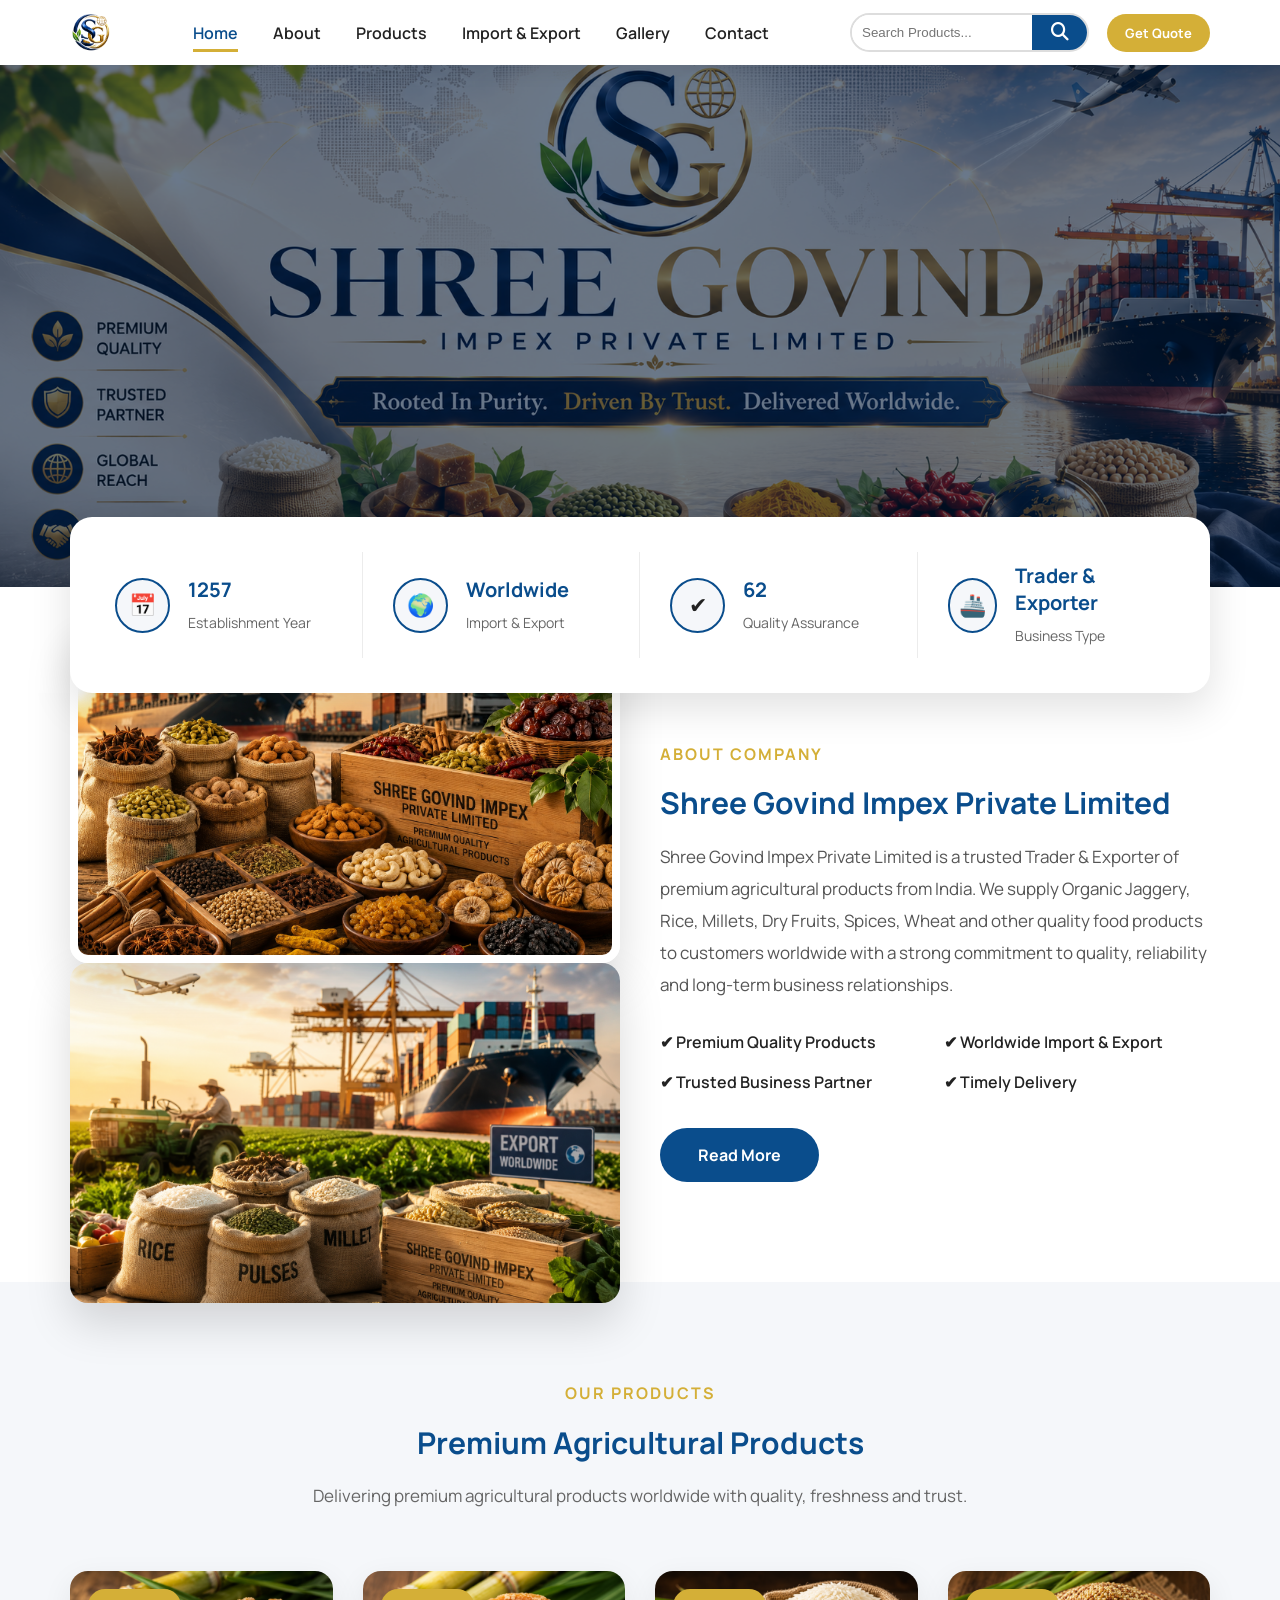
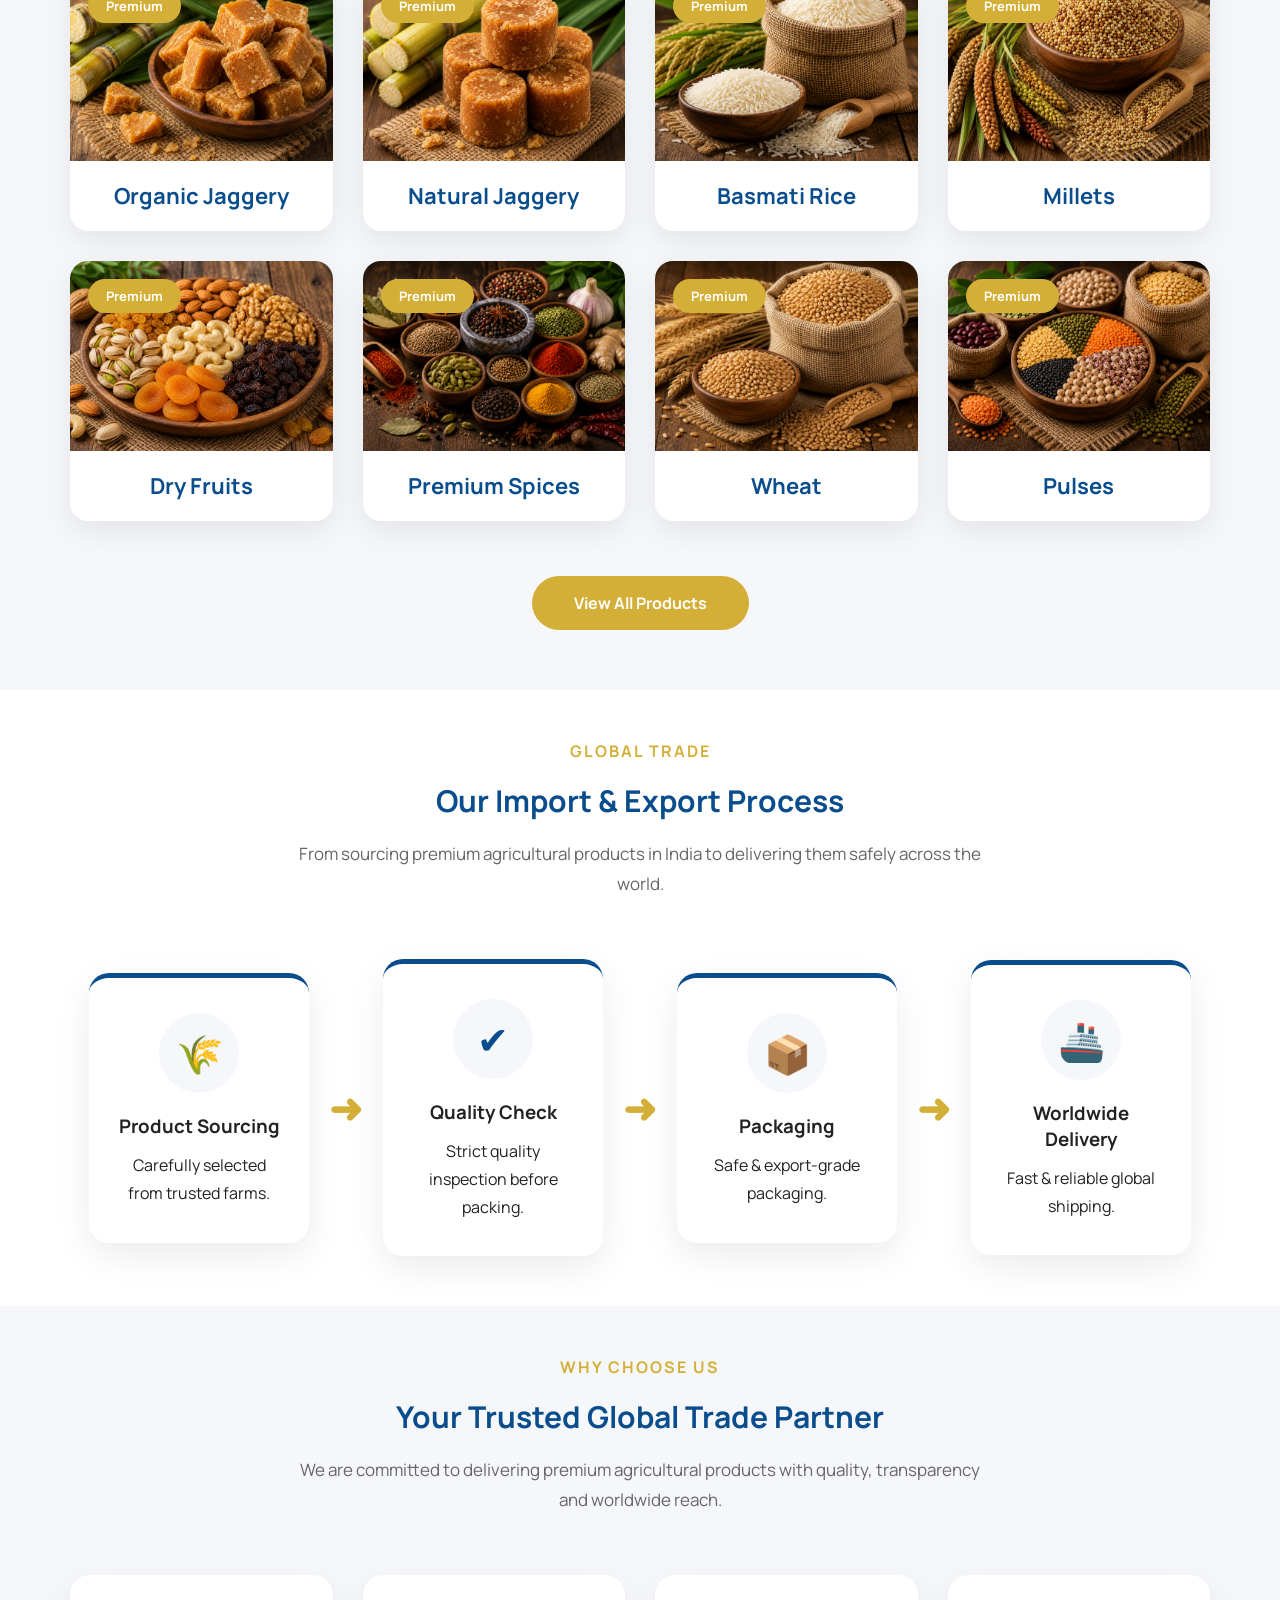
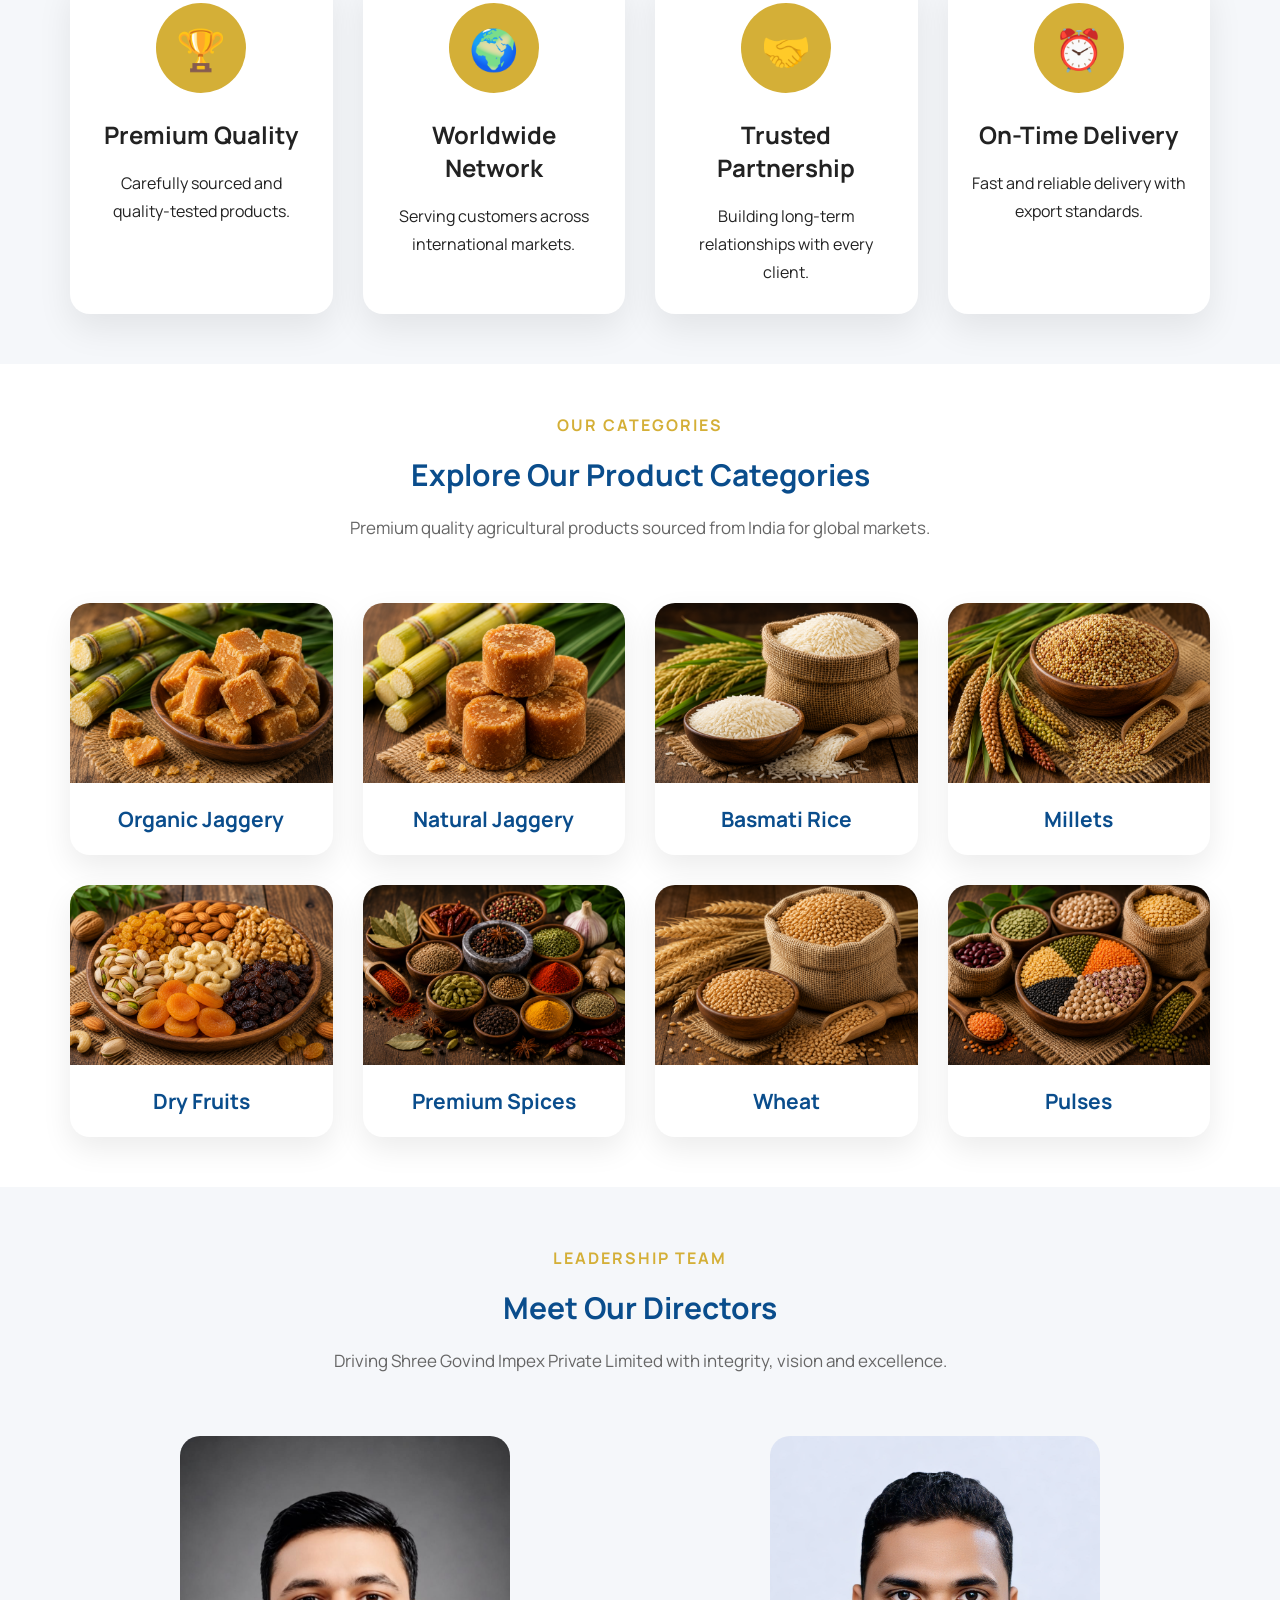
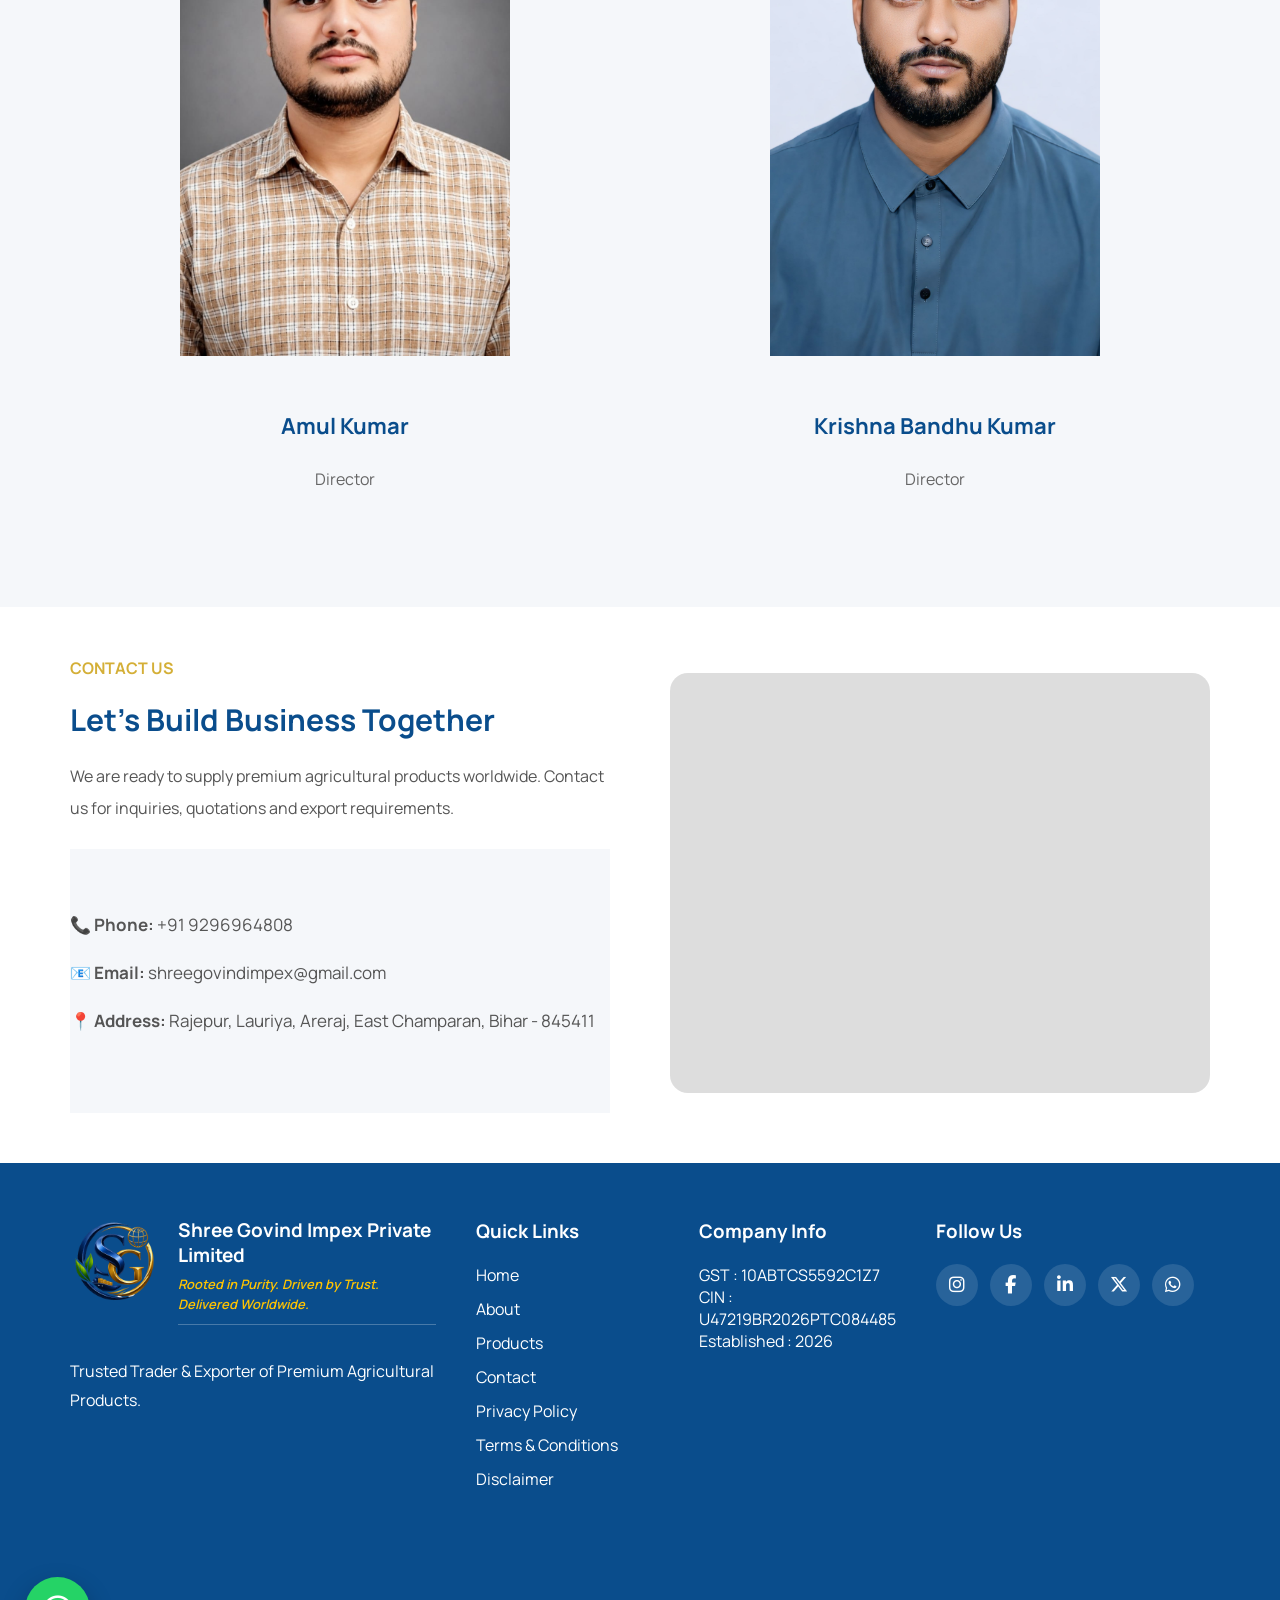
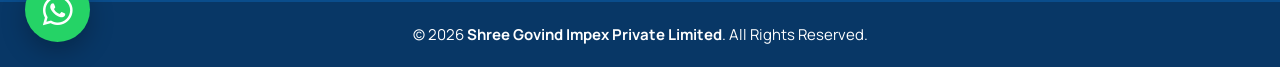
==== index.html @ f6de3f19 "All Files" ====
<!DOCTYPE html>
<html lang="en">

<head>

  <meta charset="UTF-8">

  <meta name="viewport" content="width=device-width, initial-scale=1.0">

  <meta name="description"
    content="Shree Govind Impex Private Limited is a trusted Trader & Exporter of Organic Jaggery, Rice, Millets, Dry Fruits, Premium Spices, Wheat , Pulses and Agricultural Products from India.">

  <meta name="keywords"
    content="Organic Jaggery Exporter, Basmati Rice Exporter, Indian Spices Exporter, Dry Fruits Supplier, Millets Export, Wheat  Exporter, Agricultural Products India">

  <meta name="author" content="Shree Govind Impex Private Limited">

  <meta name="robots" content="index, follow">

  <meta name="theme-color" content="#0A4D8C">


  <meta property="og:title" content="Shree Govind Impex Private Limited">

  <meta property="og:description" content="Premium Agricultural Products | Trader & Exporter from India">

  <meta property="og:image" content="images/logo.png">

  <meta property="og:type" content="website">

  <meta property="og:url" content="https://shreegovindimpex.com">


  <meta name="twitter:card" content="summary_large_image">

  <meta name="twitter:title" content="Shree Govind Impex Private Limited">

  <meta name="twitter:description" content="Premium Agricultural Products Exporter from India">

  <meta name="twitter:image" content="images/logo.png">

  <link rel="canonical" href="https://shreegovindimpex.com/">






  <title>Shree Govind Impex Private Limited</title>

  <meta name="description"
    content="Shree Govind Impex Private Limited - Trader & Exporter of Organic Jaggery, Rice, Millets, Dry Fruits, Spices and Agricultural Products.">

  <meta name="keywords"
    content="Organic Jaggery, Basmati Rice, Millets, Dry Fruits, Spices, Exporter, Trader, Bihar, India">

  <meta name="author" content="Shree Govind Impex Private Limited">

  <link rel="icon" href="images/logo.png" type="image/png">

  <!-- Google Fonts -->

  <link rel="preconnect" href="https://fonts.googleapis.com">

  <link rel="preconnect" href="https://fonts.gstatic.com" crossorigin>

  <link href="https://fonts.googleapis.com/css2?family=Manrope:wght@300;400;500;600;700;800&display=swap"
    rel="stylesheet">

  <link rel="stylesheet" href="https://cdnjs.cloudflare.com/ajax/libs/font-awesome/6.7.2/css/all.min.css">

  <link href="https://unpkg.com/aos@2.3.4/dist/aos.css" rel="stylesheet">







  <!-- CSS -->

  <link rel="stylesheet" href="css/style.css">



  <script type="application/ld+json">

{

"@context":"https://schema.org",

"@type":"Organization",

"name":"Shree Govind Impex Private Limited",

"url":"https://shreegovindimpex.com",

"logo":"https://shreegovindimpex.com/images/logo.png",

"email":"shreegovindimpex@gmail.com",

"telephone":"+91-9296964808",

"address":{

"@type":"PostalAddress",

"streetAddress":"Village Rajepur, Post Office Lauriya",

"addressLocality":"Areraj",

"addressRegion":"Bihar",

"postalCode":"845411",

"addressCountry":"IN"

},

"foundingDate":"2026",

"founders":[

{

"@type":"Person",

"name":"Amul Kumar"

},

{

"@type":"Person",

"name":"Krishna Bandhu Kumar"

}

]

}

</script>

</head>

<body>

  <!--================ SCROLL PROGRESS START ==================-->

  <div id="progressBar"></div>

  <!--================ SCROLL PROGRESS END ==================-->

  <div id="loader">

    <div class="spinner"></div>

  </div>

  <!--================== HEADER START ==================-->

  <header class="header">

    <nav class="navbar container">

      <a href="index.html" class="logo">

        <img src="images/logo.png" alt="Shree Govind Impex">

      </a>

      <div class="menu-toggle">

        <i class="fa-solid fa-bars"></i>

      </div>

      <ul class="nav-menu">

        <li><a href="index.html" class="active">Home</a></li>

        <li><a href="about.html">About</a></li>

        <li><a href="products.html">Products</a></li>
        <li><a href="import-export.html">Import & Export</a></li>

        <li><a href="gallery.html">Gallery</a></li>

        <li><a href="contact.html">Contact</a></li>

      </ul>


      <div class="nav-right">

        <div class="search-box">

          <input type="text" id="searchInput" placeholder="Search Products...">

          <button id="searchBtn">
            <i class="fa-solid fa-magnifying-glass"></i>
          </button>

          </button>

        </div>

        <a href="contact.html" class="quote-btn">

          Get Quote

        </a>

      </div>


    </nav>

  </header>

  <!--================== HEADER END ==================-->

  <!--================ HERO START ================-->

  <section class="hero">

    <div class="hero-slider">

      <div class="slide active">
        <img src="images/hero/hero1.jpg" alt="">
      </div>

      <div class="slide">
        <img src="images/hero/hero2.jpg" alt="">
      </div>

      <div class="slide">
        <img src="images/hero/hero3.jpg" alt="">
      </div>

      <div class="slide">
        <img src="images/hero/hero4.jpg" alt="">
      </div>

      <div class="slide">
        <img src="images/hero/hero5.jpg" alt="">
      </div>

      <div class="slide">
        <img src="images/hero/hero6.jpg" alt="">
      </div>

    </div>

    <div class="hero-overlay"></div>

  </section>

  <!--================ HERO END ================-->

  <!--================== STATISTICS START ==================-->

  <section class="stats">

    <div class="container">

      <div class="stats-box">

        <div class="stat-item">

          <div class="stat-icon">
            📅
          </div>

          <div>

            <h3 class="counter" data-target="2026">0</h3>

            <p>Establishment Year</p>

          </div>

        </div>

        <div class="stat-item">

          <div class="stat-icon">
            🌍
          </div>

          <div>

            <h3>Worldwide</h3>

            <p>Import & Export</p>

          </div>

        </div>

        <div class="stat-item">

          <div class="stat-icon">
            ✔
          </div>

          <div>

            <h3 class="counter" data-target="100">0</h3>

            <p>Quality Assurance</p>

          </div>

        </div>

        <div class="stat-item">

          <div class="stat-icon">
            🚢
          </div>

          <div>

            <h3>Trader & Exporter</h3>

            <p>Business Type</p>

          </div>

        </div>

      </div>

    </div>

  </section>

  <!--================== STATISTICS END ==================-->

  <!--================ ABOUT START ==================-->

  <section id="about" class="about">

    <div class="container about-container">

      <div class="about-images">

        <img src="images/about/about1.jpg" class="img1" alt="">

        <img src="images/about/about2.jpg" class="img2" alt="">

      </div>

      <div class="about-content">

        <span>ABOUT COMPANY</span>

        <h2>
          Shree Govind Impex Private Limited
        </h2>

        <p>

          Shree Govind Impex Private Limited is a trusted Trader & Exporter of premium agricultural products from India.
          We supply Organic Jaggery, Rice, Millets, Dry Fruits, Spices, Wheat and other quality food products to
          customers worldwide with a strong commitment to quality, reliability and long-term business relationships.

        </p>

        <div class="about-features">

          <div>✔ Premium Quality Products</div>

          <div>✔ Worldwide Import & Export</div>

          <div>✔ Trusted Business Partner</div>

          <div>✔ Timely Delivery</div>

        </div>

        <a href="about.html" class="about-btn">
          Read More
        </a>

      </div>

    </div>

  </section>

  <!--================ ABOUT END ==================-->

  <!--================ PRODUCTS START ==================-->

  <section id="products" class="products">

    <div class="container">

      <div class="section-title">

        <span>OUR PRODUCTS</span>

        <h2>Premium Agricultural Products</h2>

        <p>

          Delivering premium agricultural products worldwide with quality, freshness and trust.

        </p>

      </div>

      <div class="product-grid">

        <div class="product-card">

          <img src="images/products/product1.jpg" alt="">
          <div class="product-badge">
            Premium
          </div>

          <div class="product-overlay">

            <a href="products.html" class="explore-btn">

              Explore →

            </a>

          </div>

          <h3>Organic Jaggery</h3>

        </div>

        <div class="product-card">

          <img src="images/products/product2.jpg" alt="">
          <div class="product-badge">
            Premium
          </div>

          <div class="product-overlay">

            <a href="products.html" class="explore-btn">

              Explore →

            </a>

          </div>

          <h3>Natural Jaggery</h3>

        </div>

        <div class="product-card">

          <img src="images/products/product3.jpg" alt="">
          <div class="product-badge">
            Premium
          </div>

          <div class="product-overlay">

            <a href="products.html" class="explore-btn">

              Explore →

            </a>

          </div>

          <h3>Basmati Rice</h3>

        </div>

        <div class="product-card">

          <img src="images/products/product4.jpg" alt="">
          <div class="product-badge">
            Premium
          </div>

          <div class="product-overlay">

            <a href="products.html" class="explore-btn">

              Explore →

            </a>

          </div>

          <h3>Millets</h3>

        </div>

        <div class="product-card">

          <img src="images/products/product5.jpg" alt="">
          <div class="product-badge">
            Premium
          </div>

          <div class="product-overlay">

            <a href="products.html" class="explore-btn">

              Explore →

            </a>

          </div>

          <h3>Dry Fruits</h3>

        </div>

        <div class="product-card">

          <img src="images/products/product6.jpg" alt="">
          <div class="product-badge">
            Premium
          </div>

          <div class="product-overlay">

            <a href="products.html" class="explore-btn">

              Explore →

            </a>

          </div>

          <h3>Premium Spices</h3>

        </div>

        <div class="product-card">

          <img src="images/products/product7.jpg" alt="">
          <div class="product-badge">
            Premium
          </div>

          <div class="product-overlay">

            <a href="products.html" class="explore-btn">

              Explore →

            </a>

          </div>

          <h3>Wheat</h3>

        </div>

        <div class="product-card">

          <img src="images/products/product8.jpg" alt="">
          <div class="product-badge">
            Premium
          </div>

          <div class="product-overlay">

            <a href="products.html" class="explore-btn">

              Explore →

            </a>

          </div>

          <h3>Pulses</h3>

        </div>

      </div>

      <div class="product-btn">

        <a href="products.html">

          View All Products

        </a>

      </div>

    </div>

  </section>

  <!--================ PRODUCTS END ==================-->

  <!--================ IMPORT EXPORT START ==================-->

  <section class="trade">

    <div class="container">

      <div class="section-title">

        <span>GLOBAL TRADE</span>

        <h2>Our Import & Export Process</h2>

        <p>

          From sourcing premium agricultural products in India to delivering them safely across the world.

        </p>

      </div>

      <div class="trade-process">

        <div class="trade-card">

          <div class="trade-icon">🌾</div>

          <h3>Product Sourcing</h3>

          <p>Carefully selected from trusted farms.</p>

        </div>

        <div class="arrow">➜</div>

        <div class="trade-card">

          <div class="trade-icon">✔</div>

          <h3>Quality Check</h3>

          <p>Strict quality inspection before packing.</p>

        </div>

        <div class="arrow">➜</div>

        <div class="trade-card">

          <div class="trade-icon">📦</div>

          <h3>Packaging</h3>

          <p>Safe & export-grade packaging.</p>

        </div>

        <div class="arrow">➜</div>

        <div class="trade-card">

          <div class="trade-icon">🚢</div>

          <h3>Worldwide Delivery</h3>

          <p>Fast & reliable global shipping.</p>

        </div>

      </div>

    </div>

  </section>

  <!--================ IMPORT EXPORT END ==================-->

  <!--================ WHY CHOOSE US START ==================-->

  <section class="why-us">

    <div class="container">

      <div class="section-title">

        <span>WHY CHOOSE US</span>

        <h2>Your Trusted Global Trade Partner</h2>

        <p>

          We are committed to delivering premium agricultural products with quality, transparency and worldwide reach.

        </p>

      </div>

      <div class="why-grid">

        <div class="why-card">

          <div class="why-icon">🏆</div>

          <h3>Premium Quality</h3>

          <p>Carefully sourced and quality-tested products.</p>

        </div>

        <div class="why-card">

          <div class="why-icon">🌍</div>

          <h3>Worldwide Network</h3>

          <p>Serving customers across international markets.</p>

        </div>

        <div class="why-card">

          <div class="why-icon">🤝</div>

          <h3>Trusted Partnership</h3>

          <p>Building long-term relationships with every client.</p>

        </div>

        <div class="why-card">

          <div class="why-icon">⏰</div>

          <h3>On-Time Delivery</h3>

          <p>Fast and reliable delivery with export standards.</p>

        </div>

      </div>

    </div>

  </section>

  <!--================ WHY CHOOSE US END ==================-->

  <!--================ FEATURED CATEGORIES START ==================-->

  <section class="categories">

    <div class="container">

      <div class="section-title">

        <span>OUR CATEGORIES</span>

        <h2>Explore Our Product Categories</h2>

        <p>

          Premium quality agricultural products sourced from India for global markets.

        </p>

      </div>

      <div class="category-grid">

        <div class="category-card">
          <img src="images/products/product1.jpg" alt="">
          <h3>Organic Jaggery</h3>
        </div>

        <div class="category-card">
          <img src="images/products/product2.jpg" alt="">
          <h3>Natural Jaggery</h3>
        </div>

        <div class="category-card">
          <img src="images/products/product3.jpg" alt="">
          <h3>Basmati Rice</h3>
        </div>

        <div class="category-card">
          <img src="images/products/product4.jpg" alt="">
          <h3>Millets</h3>
        </div>

        <div class="category-card">
          <img src="images/products/product5.jpg" alt="">
          <h3>Dry Fruits</h3>
        </div>

        <div class="category-card">
          <img src="images/products/product6.jpg" alt="">
          <h3>Premium Spices</h3>
        </div>

        <div class="category-card">
          <img src="images/products/product7.jpg" alt="">
          <h3>Wheat </h3>
        </div>

        <div class="category-card">
          <img src="images/products/product8.jpg" alt="">
          <h3>Pulses</h3>
        </div>

      </div>

    </div>

  </section>

  <!--================ FEATURED CATEGORIES END ==================-->





  <!--================ DIRECTORS START ==================-->

  <section class="directors">

    <div class="container">

      <div class="section-title">

        <span>LEADERSHIP TEAM</span>

        <h2>Meet Our Directors</h2>

        <p>

          Driving Shree Govind Impex Private Limited with integrity, vision and excellence.

        </p>

      </div>

      <div class="director-grid">

        <div class="director-card">

          <img src="images/directors/director1.jpg" alt="Amul Kumar">

          <div class="director-content">

            <h3>Amul Kumar</h3>

            <p>Director</p>

          </div>

        </div>

        <div class="director-card">

          <img src="images/directors/director2.jpg" alt="Krishna Bandhu Kumar">

          <div class="director-content">

            <h3>Krishna Bandhu Kumar</h3>

            <p>Director</p>

          </div>

        </div>

      </div>

    </div>

  </section>

  <!--================ DIRECTORS END ==================-->

  <!--================ CONTACT START ==================-->

  <section id="contact" class="contact-section">

    <div class="container">

      <div class="contact-box">

        <div class="contact-left">

          <span>CONTACT US</span>

          <h2>Let's Build Business Together</h2>

          <p>

            We are ready to supply premium agricultural products worldwide.
            Contact us for inquiries, quotations and export requirements.

          </p>

          <div class="contact-info">

            <p><strong>📞 Phone:</strong> +91 9296964808</p>

            <p><strong>📧 Email:</strong> shreegovindimpex@gmail.com</p>

            <p><strong>📍 Address:</strong> Rajepur, Lauriya, Areraj, East Champaran, Bihar - 845411</p>

          </div>

        </div>

        <div class="contact-right">
          <iframe
            src="https://www.google.com/maps/embed?pb=!1m14!1m12!1m3!1d892.1836954196133!2d84.63820436728712!3d26.56078687138008!2m3!1f0!2f0!3f0!3m2!1i1024!2i768!4f13.1!5e0!3m2!1sen!2sin!4v1784184813692!5m2!1sen!2sin"
            width="600" height="450" style="border:0;" allowfullscreen="" loading="lazy"
            referrerpolicy="strict-origin-when-cross-origin"></iframe>


        </div>

      </div>

    </div>

  </section>

  <!--================ CONTACT END ==================-->

  <!--================ FOOTER START ==================-->

  <footer class="footer">

    <div class="container footer-grid">

      <div>

        <div class="footer-brand">

          <img src="images/logo.png" class="footer-logo" alt="Logo">

          <div class="footer-brand-text">

            <h3 class="footer-company-name">
              Shree Govind Impex Private Limited
            </h3>

            <p class="footer-tagline">
              Rooted in Purity. Driven by Trust. Delivered Worldwide.
            </p>
            <div class="footer-divider"></div>
          </div>

        </div>

        <p class="footer-desc">
          Trusted Trader & Exporter of Premium Agricultural Products.
        </p>

      </div>

      <div>

        <h3>Quick Links</h3>

        <ul>

          <li><a href="index.html">Home</a></li>

          <li><a href="about.html">About</a></li>

          <li><a href="products.html">Products</a></li>

          <li><a href="contact.html">Contact</a></li>

          <li><a href="privacy-policy.html">Privacy Policy</a></li>

          <li><a href="terms-conditions.html">Terms & Conditions</a></li>

          <li><a href="disclaimer.html">Disclaimer</a></li>


        </ul>

      </div>

      <div>

        <h3>Company Info</h3>

        <p>GST : 10ABTCS5592C1Z7</p>

        <p>CIN : U47219BR2026PTC084485</p>

        <p>Established : 2026</p>

      </div>

      <div>

        <h3>Follow Us</h3>

        <div class="social">

          <a href="https://www.instagram.com/sg.impex.pvt.ltd?igsh=MWx4eXN3MWVhdzFzbA==" aria-label="Instagram">

            <i class="fab fa-instagram"></i>

          </a>

          <a href="https://www.facebook.com/share/19L2vbFBPQ/" aria-label="Facebook">

            <i class="fab fa-facebook-f"></i>

          </a>

          <a href="https://www.linkedin.com/in/shreegovindimpex?utm_source=share_via&utm_content=profile&utm_medium=member_android"
            aria-label="LinkedIn">

            <i class="fab fa-linkedin-in"></i>

          </a>

          <a href="https://x.com/ShreeGovidimpex" aria-label="X">

            <i class="fab fa-x-twitter"></i>

          </a>

          <a href="https://wa.me/919296964808" aria-label="WhatsApp">

            <i class="fab fa-whatsapp"></i>

          </a>

        </div>

      </div>

    </div>

    <div class="copyright">

      © 2026 <strong>Shree Govind Impex Private Limited</strong>. All Rights Reserved.

    </div>

  </footer>

  <!--================ FOOTER END ==================-->

  <!--================ WHATSAPP ==================-->

  <!-- WhatsApp Floating Button -->

  <a href="https://wa.me/919296964808" class="whatsapp" target="_blank">
    <i class="fab fa-whatsapp"></i>
  </a>

  <!--================ SCROLL TOP ==================-->

  <button id="topBtn">

    ⬆

  </button>




  <script src="js/script.js"></script>
  <script src="https://unpkg.com/aos@2.3.4/dist/aos.js"></script>
</body>

</html>
---- css/style.css ----
* {

  margin: 0;

  padding: 0;

  box-sizing: border-box;

}

img {

  max-width: 100%;

  display: block;

}

/*==========================
HEADER
===========================*/

.container {
  width: 90%;
  max-width: 1140px;
  margin: auto;
}

.header {

  position: sticky;
  top: 0;
  left: 0;
  width: 100%;
  background: #fff;
  box-shadow: 0 5px 20px rgba(0, 0, 0, .08);
  z-index: 999;

}

.navbar {

  height: 65px;
  display: flex;
  justify-content: space-between;
  align-items: center;

}

.logo img {

  height: 42px;

}

.nav-menu {

  display: flex;
  list-style: none;
  gap: 35px;

}

.nav-menu a {

  text-decoration: none;
  color: #222;
  font-size: 16px;
  font-weight: 600;
  transition: .3s;

}

.nav-menu a:hover,
.nav-menu .active {

  color: #0A4D8C;

}

.nav-right {

  display: flex;
  align-items: center;
  gap: 18px;

}

.search-box {

  display: flex;
  border: 2px solid #ddd;
  overflow: hidden;
  border-radius: 40px;

}

.search-box input {

  width: 180px;
  padding: 10px;
  border: none;
  outline: none;

}

.search-box button {

  width: 55px;
  background: #0A4D8C;
  color: #fff;
  border: none;
  cursor: pointer;
  font-size: 18px;

}

.quote-btn {

  background: #D4AF37;
  padding: 10px 18px;
  border-radius: 40px;
  text-decoration: none;
  color: #fff;
  font-weight: bold;
  transition: .3s;
  font-size: 13px;

}

.quote-btn:hover {

  background: #0A4D8C;

}

/*==========================
Responsive
===========================*/

@media(max-width:1100px) {

  .nav-menu {

    display: none;

  }

  .search-box {

    display: none;

  }

  .menu-btn {

    display: block;

  }

}

/*======================
HERO
=======================*/

.hero {

  position: relative;
  height: 58vh;
  overflow: hidden;

}

.hero-slider {

  width: 100%;
  height: 100%;

}

.slide {

  position: absolute;
  width: 100%;
  height: 100%;
  opacity: 0;
  transition: 1.2s;

}

.slide.active {

  opacity: 1;

}

.slide img {

  width: 100%;
  height: 100%;
  object-fit: cover;

}

.hero-overlay {

  position: absolute;
  width: 100%;
  height: 100%;
  background: rgba(0, 25, 55, .58);
  top: 0;
  left: 0;

  pointer-events: none;

}



/*==========================
STATISTICS
==========================*/

.stats {

  margin-top: -70px;
  position: relative;
  z-index: 20;

}

.stats-box {

  background: #fff;
  border-radius: 22px;
  box-shadow: 0 15px 40px rgba(0, 0, 0, .12);

  display: grid;
  grid-template-columns: repeat(4, 1fr);

  padding: 35px 15px;

}

.stat-item {

  display: flex;
  align-items: center;
  gap: 18px;

  padding: 10px 30px;

  border-right: 1px solid #ececec;

}

.stat-item:last-child {

  border-right: none;

}

.stat-icon {

  width: 55px;
  height: 55px;

  background: #F5F7FA;

  border: 2px solid #0A4D8C;

  border-radius: 50%;

  display: flex;

  justify-content: center;

  align-items: center;

  font-size: 22px;

}

.stat-item h3 {

  font-size: 20px;

  color: #0A4D8C;

  margin-bottom: 8px;

}

.stat-item p {

  font-size: 14px;

  color: #666;

  line-height: 24px;

}

@media(max-width:991px) {

  .stats {

    margin-top: 40px;

  }

  .stats-box {

    grid-template-columns: repeat(2, 1fr);

    gap: 20px;

  }

  .stat-item {

    border: none;

  }

}

@media(max-width:600px) {

  .stats-box {

    grid-template-columns: 1fr;

  }

}

/*==========================
ABOUT
==========================*/

.about {

  padding: 50px 0;

  background: #fff;

  .about {
    overflow: hidden;
  }

}

.about-container {

  display: grid;

  grid-template-columns: 1fr 1fr;

  gap: 40px;

  align-items: center;

}

.about-images {
  position: relative;
  height: auto;
}

.about-images img {
  width: 100%;
  height: 340px;
  object-fit: cover;
}

.img1 {
  width: 100%;
  position: static;
  margin-bottom: 20px;
}

.img2 {
  width: 100%;
  position: static;
  border: none;
}

.about-images img {

  width: 100%;

  border-radius: 18px;

  object-fit: cover;

  box-shadow: 0 20px 45px rgba(0, 0, 0, .15);

}

.img1 {

  width: 78%;

  position: absolute;

  left: 0;

  top: 0;

}

.img2 {

  width: 58%;

  position: absolute;

  right: 0;

  bottom: 0;

  border: 8px solid #fff;

}

.about-content span {

  color: #D4AF37;

  font-weight: 700;

  letter-spacing: 2px;

}

.about-content h2 {

  font-size: 30px;

  margin: 20px 0;

  color: #0A4D8C;

  line-height: 1.2;

}

.about-content p {

  font-size: 17px;

  line-height: 32px;

  color: #555;

  margin-bottom: 30px;

}

.about-features {

  display: grid;

  grid-template-columns: repeat(2, 1fr);

  gap: 18px;

  margin-bottom: 35px;

}

.about-features div {

  font-weight: 600;

}

.about-btn {

  display: inline-block;

  padding: 16px 38px;

  background: #0A4D8C;

  color: #fff;

  text-decoration: none;

  border-radius: 40px;

  font-weight: 700;

  transition: .3s;

}

.about-btn:hover {

  background: #D4AF37;

}

@media(max-width:991px) {

  .about-container {

    grid-template-columns: 1fr;

  }

  .about-images {

    height: auto;

  }

  .img1,
  .img2 {

    position: static;

    width: 100%;

    margin-bottom: 20px;

  }

  .about-features {

    grid-template-columns: 1fr;

  }

}

/*==========================
PRODUCTS
==========================*/





.section-title {
  width: 100%;
  max-width: 800px;
  margin: 0 auto 60px;
  text-align: center;
}


.products {
  padding: 100px 0 60px;
  margin-top: 50px;
  background: #F5F7FA;
  clear: both;
}

.section-title span {

  color: #D4AF37;

  font-weight: 700;

  letter-spacing: 2px;

}

.section-title h2 {

  font-size: 30px;

  margin: 18px 0;

  color: #0A4D8C;

}

.section-title p {

  max-width: 700px;

  margin: auto;

  font-size: 17px;

  line-height: 30px;

  color: #666;

}

.product-grid {

  display: grid;

  grid-template-columns: repeat(4, 1fr);

  gap: 30px;

}

/*==========================
PRODUCT PREMIUM EFFECT
==========================*/

.product-card {

  position: relative;

  transition: .45s;

  overflow: hidden;

}

.product-card::before {

  content: "";

  position: absolute;

  top: 0;

  left: 0;

  width: 100%;

  height: 100%;

  border: 3px solid transparent;

  border-radius: 18px;

  transition: .4s;

  z-index: 3;

  pointer-events: none;

}

.product-card:hover::before {

  border-color: #D4AF37;

}

.product-card:hover {

  transform: translateY(-14px) rotateX(5deg);

  box-shadow: 0 30px 60px rgba(0, 0, 0, .18);

}

.product-badge {

  position: absolute;

  top: 18px;

  left: 18px;

  background: #D4AF37;

  color: #fff;

  padding: 8px 18px;

  font-size: 13px;

  font-weight: 700;

  border-radius: 30px;

  z-index: 5;

}

.product-overlay {

  position: absolute;

  top: 0;

  left: 0;

  width: 100%;

  height: 190px;

  background: rgba(10, 77, 140, .70);

  display: flex;

  justify-content: center;

  align-items: center;

  opacity: 0;

  transition: .45s;

}

.product-card:hover .product-overlay {

  opacity: 1;

}

.explore-btn {

  background: #fff;

  color: #0A4D8C;

  padding: 14px 30px;

  border-radius: 40px;

  text-decoration: none;

  font-weight: 700;

  transition: .3s;

}

.explore-btn:hover {

  background: #D4AF37;

  color: #fff;

}

.product-card h3 {

  transition: .3s;

}

.product-card:hover h3 {

  color: #D4AF37;

}

.product-card:hover {

  transform: translateY(-12px);

}

.product-card img {

  width: 100%;

  height: 200px;

  object-fit: cover;

  transition: .4s;

}

.product-card:hover img {

  transform: scale(1.08);

}

.product-card h3 {

  padding: 22px;

  text-align: center;

  font-size: 21px;

  color: #0A4D8C;

}

.product-btn {

  margin-top: 55px;

  text-align: center;

}

.product-btn a {

  display: inline-block;

  padding: 16px 42px;

  background: #D4AF37;

  color: #fff;

  border-radius: 40px;

  text-decoration: none;

  font-weight: 700;

  transition: .3s;

}

.product-btn a:hover {

  background: #0A4D8C;

}

@media(max-width:991px) {

  .product-grid {

    grid-template-columns: repeat(2, 1fr);

  }

}

@media(max-width:600px) {

  .product-grid {

    grid-template-columns: 1fr;

  }

}

/*==========================
TRADE
==========================*/

.trade {

  padding: 50px 0;

  background: #fff;

}

.trade-process {
  display: grid;
  grid-template-columns: repeat(7, auto);
  justify-content: center;
  align-items: center;
  column-gap: 20px;
  margin-top: 60px;
}

.trade-card {

  width: 220px;

  min-height: 270px;

  background: #fff;

  padding: 35px 25px;

  border-radius: 20px;

  text-align: center;

  box-shadow: 0 12px 35px rgba(0, 0, 0, .08);

  border-top: 5px solid #0A4D8C;

  transition: .4s;

}

.trade-card:hover {

  transform: translateY(-12px);

  border-top: 5px solid #D4AF37;

}

.trade-icon {

  width: 80px;

  height: 80px;

  margin: auto;

  background: #F5F7FA;

  border-radius: 50%;

  display: flex;

  justify-content: center;

  align-items: center;

  font-size: 38px;

  margin-bottom: 20px;

  color: #0A4D8C;

}

.trade-card h3 {
  margin: 18px 0 12px;
  min-height: auto;
}

.trade-card p {
  margin: 0;
  min-height: auto;
  line-height: 28px;
}

.arrow {

  font-size: 40px;

  color: #D4AF37;

  font-weight: bold;

}

@media(max-width:991px) {

  .trade-process {

    grid-template-columns: 1fr;

    gap: 20px;

  }

  .trade-card {

    width: 100%;

    max-width: 320px;

    margin: auto;

  }

  .arrow {

    transform: rotate(90deg);

    margin: auto;

  }

}

/*==========================
WHY CHOOSE US
==========================*/

.why-us {

  padding: 50px 0;

  background: #F5F7FA;

}

.why-grid {

  display: grid;

  grid-template-columns: repeat(4, 1fr);

  gap: 30px;

  margin-top: 60px;

}

.why-card {

  background: #fff;

  padding: 28px 22px;

  border-radius: 20px;

  text-align: center;

  box-shadow: 0 15px 35px rgba(0, 0, 0, .08);

  transition: .4s;

}

.why-card:hover {

  transform: translateY(-12px);

  background: #0A4D8C;

  color: #fff;

}

.why-icon {

  width: 90px;

  height: 90px;

  margin: auto;

  margin-bottom: 25px;

  background: #D4AF37;

  border-radius: 50%;

  display: flex;

  justify-content: center;

  align-items: center;

  font-size: 40px;

}

.why-card h3 {

  margin-bottom: 18px;

  font-size: 24px;

}

.why-card p {

  line-height: 28px;

}

@media(max-width:991px) {

  .why-grid {

    grid-template-columns: repeat(2, 1fr);

  }

}

@media(max-width:600px) {

  .why-grid {

    grid-template-columns: 1fr;

  }

}


/*==========================
CATEGORIES
==========================*/

.categories {

  padding: 50px 0;

  background: #fff;

}

.category-grid {

  display: grid;

  grid-template-columns: repeat(4, 1fr);

  gap: 30px;

  margin-top: 60px;

}

.category-card {

  background: #fff;

  border-radius: 20px;

  overflow: hidden;

  box-shadow: 0 12px 30px rgba(0, 0, 0, .08);

  transition: .4s;

  cursor: pointer;

}

.category-card:hover {

  transform: translateY(-10px);

  box-shadow: 0 25px 50px rgba(0, 0, 0, .15);

}

.category-card img {

  width: 100%;

  height: 180px;

  object-fit: cover;

  transition: .5s;

}

.category-card:hover img {

  transform: scale(1.08);

}

.category-card h3 {

  padding: 22px;

  text-align: center;

  font-size: 21px;

  color: #0A4D8C;

  transition: .3s;

}

.category-card:hover h3 {

  color: #D4AF37;

}

@media(max-width:991px) {

  .category-grid {

    grid-template-columns: repeat(2, 1fr);

  }

}

@media(max-width:600px) {

  .category-grid {

    grid-template-columns: 1fr;

  }

}






/*==========================
DIRECTORS
==========================*/

.directors {

  padding: 50px 0;

  background: #F5F7FA;

}


.director-grid {
  display: grid;
  grid-template-columns: 1fr;
  gap: 25px;
}


.director-card {
  width: 100%;
  max-width: 330px;
  margin: auto;
}

.director-card:hover {

  transform: translateY(-12px);

}

.director-card img {
  width: 100%;
  height: 320px;
  object-fit: cover;
  display: block;
}

.director-card:hover img {

  transform: scale(1.05);

}

.director-content {

  padding: 30px;

  text-align: center;

}

.director-content h3 {

  font-size: 30px;

  color: #0A4D8C;

  margin-bottom: 10px;

}

.director-content p {

  font-size: 18px;

  color: #666;

}

@media(max-width:991px) {

  .director-grid {

    grid-template-columns: 1fr;

  }

}



/*==========================
CONTACT
==========================*/

.contact-section {

  padding: 50px 0;

  background: #fff;

}

.contact-box {

  display: grid;

  grid-template-columns: 1fr 1fr;

  gap: 60px;

  align-items: center;

}

.contact-left span {

  color: #D4AF37;

  font-weight: 700;

}

.contact-left h2 {

  font-size: 30px;

  color: #0A4D8C;

  margin: 20px 0;

}

.contact-left p {

  line-height: 32px;

  margin-bottom: 18px;

  color: #555;

}

.contact-info {

  margin-top: 25px;

}

.contact-info p {

  margin-bottom: 16px;

  font-size: 17px;

}

.contact-right iframe {

  width: 100%;

  height: 420px;

  border: none;

  border-radius: 18px;

  background: #ddd;

}

/*==========================
FOOTER
==========================*/

footer {

  background: #0A4D8C;

  color: #fff;

  padding-top: 55px;

}

.footer-grid {

  display: grid;

  grid-template-columns: repeat(4, 1fr);

  gap: 40px;

  padding-bottom: 60px;

}

.footer-logo {
  height: 60px;
  transition: .4s;
  margin-bottom: 20px;
}

footer h3 {

  margin-bottom: 20px;

}

footer ul {

  list-style: none;

}

footer ul li {

  margin-bottom: 12px;

}

footer a {

  color: #fff;

  text-decoration: none;

}

.copyright {

  background: #083766;

  text-align: center;

  padding: 22px;

  font-size: 15px;

}

@media(max-width:991px) {

  .contact-box {

    grid-template-columns: 1fr;

  }

  .footer-grid {

    grid-template-columns: repeat(2, 1fr);

  }

}

@media(max-width:600px) {

  .footer-grid {

    grid-template-columns: 1fr;

  }

}

/*==========================
WHATSAPP BUTTON
==========================*/

.whatsapp {

  position: fixed;

  left: 25px;

  bottom: 25px;

  width: 65px;

  height: 65px;

  background: #25D366;

  border-radius: 50%;

  display: flex;

  justify-content: center;

  align-items: center;

  text-decoration: none;

  box-shadow: 0 10px 25px rgba(0, 0, 0, .25);

  z-index: 9999;

  transition: .3s;

  animation: whatsappPulse 2s infinite;

}

@keyframes whatsappPulse {

  0% {

    transform: scale(1);
    box-shadow: 0 0 0 0 rgba(37, 211, 102, .6);

  }

  50% {

    transform: scale(1.12);
    box-shadow: 0 0 0 12px rgba(37, 211, 102, 0);

  }

  100% {

    transform: scale(1);
    box-shadow: 0 0 0 0 rgba(37, 211, 102, 0);

  }

}

.whatsapp i {

  font-size: 34px;

  color: #fff;

}



.whatsapp:hover {
  transform: scale(1.15) rotate(10deg);
  background: #1EBE5D;
}


/*==========================
TOP BUTTON
==========================*/

#topBtn {

  position: fixed;

  right: 25px;

  bottom: 25px;

  width: 60px;

  height: 60px;

  border: none;

  border-radius: 50%;

  background: #0A4D8C;

  color: #fff;

  font-size: 24px;

  cursor: pointer;

  display: none;

  box-shadow: 0 10px 25px rgba(0, 0, 0, .25);

  z-index: 9999;

  transition: .3s;

}

#topBtn:hover {

  background: #D4AF37;

  transform: scale(1.1);

}

/*==========================
PRELOADER
==========================*/

#loader {

  position: fixed;

  top: 0;

  left: 0;

  width: 100%;

  height: 100%;

  background: #fff;

  display: flex;

  justify-content: center;

  align-items: center;

  z-index: 99999;

}

.spinner {

  width: 70px;

  height: 70px;

  border: 7px solid #ddd;

  border-top: 7px solid #0A4D8C;

  border-radius: 50%;

  animation: spin 1s linear infinite;

}

@keyframes spin {

  100% {

    transform: rotate(360deg);

  }
}

html {

  scroll-behavior: smooth;

}

.nav-menu a {

  position: relative;

}

.nav-menu a::after {

  content: "";

  position: absolute;

  left: 0;

  bottom: -8px;

  width: 0;

  height: 3px;

  background: #D4AF37;

  transition: .4s;

}

.nav-menu a:hover::after,

.nav-menu .active::after {

  width: 100%;

}

.about,
.products,
.trade,
.why-us,
.categories,
.directors,
.contact-section {

  animation: fadeUp 1s ease;

}

@keyframes fadeUp {

  from {

    opacity: 0;

    transform: translateY(60px);

  }

  to {

    opacity: 1;

    transform: translateY(0);

  }

}

/*==========================
SOCIAL ICONS
==========================*/

/*==========================
SOCIAL ICONS
==========================*/

.social {

  display: flex;

  flex-direction: row;

  justify-content: flex-start;

  align-items: center;

  gap: 12px;

  margin-top: 20px;

  flex-wrap: nowrap;

}

.social a {

  width: 42px;

  height: 42px;

  border-radius: 50%;

  background: rgba(255, 255, 255, .12);

  display: flex;

  justify-content: center;

  align-items: center;

  color: #fff;

  font-size: 18px;

  text-decoration: none;

  transition: .35s;

  flex-shrink: 0;

}

.social a:hover {

  background: #D4AF37;

  transform: translateY(-8px) rotate(360deg);

}

.footer-logo {

  height: 75px;

  transition: .4s;

}

.footer-logo:hover {

  transform: scale(1.08);

}

footer ul li a {

  transition: .3s;

}

footer ul li a:hover {

  padding-left: 8px;

  color: #D4AF37;

}

.menu-toggle {
  display: none;
}

/*==========================
MOBILE MENU
==========================*/
@media (max-width:991px) {

  .navbar {

    display: flex;
    align-items: center;
    justify-content: flex-start;
    gap: 12px;

  }

  .menu-toggle {

    display: block;
    margin-left: 8px;
    margin-right: auto;
    font-size: 24px;
    cursor: pointer;

  }

  .nav-right {

    margin-left: auto;

  }

  .nav-menu {
    position: absolute;
    top: 100%;
    left: -100%;
    width: 100%;
    background: #fff;

    display: flex;
    flex-direction: column;

    align-items: flex-start;
    /* center mat karo */
    justify-content: flex-start;

    gap: 0;

    padding: 8px 0;

    z-index: 999;

  }

  .nav-right .search-box {
    display: none;
  }

  .nav-menu.active {
    left: 0;
  }

  .nav-menu li {
    width: 100%;
    margin: 0;
  }

  .nav-menu li a {
    display: block;
    width: 100%;
    padding: 14px 22px;
    text-align: left;
    line-height: 1.2;
  }

}

/*==========================
PAGE BANNER
==========================*/

.page-banner {

  height: 260px;

  background: url("../images/hero/hero3.jpg") center/cover;

  position: relative;

  display: flex;

  align-items: center;

  justify-content: center;

  text-align: center;

  color: #fff;

}

.banner-overlay {

  position: absolute;

  inset: 0;

  background: rgba(0, 0, 0, .25);

}

.page-banner .container {

  position: relative;

  z-index: 2;

}

.page-banner h1 {

  font-size: 42px;

  margin-bottom: 15px;

}

.page-banner p {

  font-size: 22px;

}

/*==========================
ALL PRODUCTS
==========================*/

.all-products {

  padding: 60px 0;

  background: #F5F7FA;

}

.product-grid {

  display: grid;

  grid-template-columns: repeat(4, 1fr);

  gap: 30px;

  margin-top: 60px;

}

.product-grid .product-card {

  background: #fff;

  border-radius: 18px;

  overflow: hidden;

  box-shadow: 0 10px 30px rgba(0, 0, 0, .08);

  transition: .35s;

  cursor: pointer;

}

.product-grid .product-card:hover {

  transform: translateY(-10px);

  box-shadow: 0 20px 40px rgba(0, 0, 0, .15);

}

.product-grid .product-card img {

  width: 100%;

  height: 190px;

  object-fit: cover;

  transition: .4s;

}

.product-grid .product-card:hover img {

  transform: scale(1.08);

}

.product-grid .product-card h3 {

  padding: 20px;

  text-align: center;

  font-size: 22px;

  color: #0A4D8C;

}

@media(max-width:991px) {

  .product-grid {

    grid-template-columns: repeat(2, 1fr);

  }

}

@media(max-width:600px) {

  .product-grid {

    grid-template-columns: 1fr;

  }

}

/*==========================
FILTER BUTTONS
==========================*/

.filter-buttons {

  display: flex;

  justify-content: center;

  flex-wrap: wrap;

  gap: 15px;

  margin: 50px 0;

}

.filter-btn {

  padding: 12px 24px;

  border: none;

  background: #fff;

  border-radius: 30px;

  cursor: pointer;

  font-weight: 600;

  box-shadow: 0 5px 15px rgba(0, 0, 0, .08);

  transition: .3s;

}

.filter-btn:hover,

.filter-btn.active {

  background: #0A4D8C;

  color: #fff;

}

/*==========================
PRODUCT OVERLAY
==========================*/

.product-grid .product-card {

  position: relative;

  overflow: hidden;

}

.product-overlay {

  position: absolute;

  top: 0;

  left: 0;

  width: 100%;

  height: 190px;

  background: rgba(10, 77, 140, .70);

  display: flex;

  justify-content: center;

  align-items: center;

  opacity: 0;

  transition: .35s;

  z-index: 2;

}

.product-grid .product-card:hover .product-overlay {

  opacity: 1;

}

.quote-now {

  background: #fff;

  color: #0A4D8C;

  padding: 14px 28px;

  border-radius: 40px;

  text-decoration: none;

  font-weight: 700;

  transition: .3s;

}

.quote-now:hover {

  background: #D4AF37;

  color: #fff;

}

.product-badge {

  position: absolute;

  top: 18px;

  left: 18px;

  background: #D4AF37;

  color: #fff;

  padding: 8px 18px;

  border-radius: 30px;

  font-size: 13px;

  font-weight: 700;

  z-index: 5;

}

/*==========================
WHY BUY
==========================*/

.why-buy {

  padding: 60px 0;

  background: #fff;

}

.why-buy-grid {

  display: grid;

  grid-template-columns: repeat(4, 1fr);

  gap: 30px;

  margin-top: 60px;

}

.why-buy-card {

  background: #F5F7FA;

  padding: 40px 30px;

  border-radius: 20px;

  text-align: center;

  transition: .4s;

  box-shadow: 0 10px 25px rgba(0, 0, 0, .08);

}

.why-buy-card:hover {

  background: #0A4D8C;

  transform: translateY(-10px);

  color: #fff;

}

.why-buy-icon {

  width: 85px;

  height: 85px;

  margin: auto;

  margin-bottom: 25px;

  border-radius: 50%;

  background: #D4AF37;

  display: flex;

  justify-content: center;

  align-items: center;

  font-size: 38px;

}

.why-buy-card h3 {

  margin-bottom: 15px;

  font-size: 24px;

}

.why-buy-card p {

  line-height: 28px;

  font-size: 16px;

}

@media(max-width:991px) {

  .why-buy-grid {

    grid-template-columns: repeat(2, 1fr);

  }

}

@media(max-width:600px) {

  .why-buy-grid {

    grid-template-columns: 1fr;

  }

}

/*==========================
EXPORT CTA
==========================*/

.export-cta {

  padding: 60px 0;

  background: #F5F7FA;

}

.cta-box {

  background: linear-gradient(135deg, #0A4D8C, #06345F);

  border-radius: 25px;

  padding: 60px;

  display: flex;

  justify-content: space-between;

  align-items: center;

  gap: 40px;

  color: #fff;

  box-shadow: 0 20px 40px rgba(0, 0, 0, .15);

}

.cta-content span {

  color: #D4AF37;

  font-weight: 700;

  letter-spacing: 1px;

}

.cta-content h2 {

  font-size: 34px;

  margin: 15px 0;

}

.cta-content p {

  font-size: 18px;

  line-height: 30px;

  max-width: 650px;

}

.cta-button {

  display: inline-block;

  padding: 18px 38px;

  background: #D4AF37;

  color: #fff;

  text-decoration: none;

  font-weight: 700;

  border-radius: 50px;

  transition: .35s;

}

.cta-button:hover {

  background: #fff;

  color: #0A4D8C;

  transform: translateY(-5px);

}

@media(max-width:991px) {

  .cta-box {

    flex-direction: column;

    text-align: center;

    padding: 40px 25px;

  }

  .cta-content h2 {

    font-size: 32px;

  }

}

/*==========================
FOOTER
==========================*/

.footer-grid {

  display: grid;

  grid-template-columns: 2fr 1fr 1fr 1.5fr;

  gap: 40px;

  margin-bottom: 40px;

}

.footer-logo {

  width: 80px;

  margin-bottom: 20px;

}

.footer-box h3 {

  margin-bottom: 20px;

  color: #D4AF37;

}

.footer-box ul {

  list-style: none;

}

.footer-box ul li {

  margin-bottom: 12px;

}

.footer-box a {

  color: #fff;

  text-decoration: none;

  transition: .3s;

}

.footer-box a:hover {

  color: #D4AF37;

  padding-left: 5px;

}

.footer hr {

  border: none;

  height: 1px;

  background: rgba(255, 255, 255, .2);

  margin: 25px 0;

}

.footer-bottom {

  text-align: center;

  font-size: 15px;

}

@media(max-width:991px) {

  .footer-grid {

    grid-template-columns: 1fr 1fr;

  }

}

@media(max-width:600px) {

  .footer-grid {

    grid-template-columns: 1fr;

    text-align: center;

  }

  .footer-logo {

    margin: auto auto 20px;

  }

}

/*==========================
MISSION & VISION
==========================*/

.mission {

  padding: 60px 0;

  background: #F5F7FA;

}

.mission-grid {

  display: grid;

  grid-template-columns: repeat(2, 1fr);

  gap: 35px;

  margin-top: 60px;

}

.mission-card {

  background: #fff;

  padding: 45px 35px;

  border-radius: 20px;

  text-align: center;

  box-shadow: 0 15px 35px rgba(0, 0, 0, .08);

  transition: .35s;

}

.mission-card:hover {

  transform: translateY(-10px);

  background: #0A4D8C;

  color: #fff;

}

.mission-icon {

  width: 90px;

  height: 90px;

  margin: auto;

  margin-bottom: 25px;

  background: #D4AF37;

  border-radius: 50%;

  display: flex;

  justify-content: center;

  align-items: center;

  font-size: 42px;

}

.mission-card h3 {

  font-size: 28px;

  margin-bottom: 20px;

}

.mission-card p {

  line-height: 30px;

  font-size: 16px;

}

@media(max-width:991px) {

  .mission-grid {

    grid-template-columns: 1fr;

  }

}

/*==========================
COMPANY INFO
==========================*/

.company-info {

  padding: 60px 0;

  background: #fff;

}

.info-grid {

  display: grid;

  grid-template-columns: repeat(3, 1fr);

  gap: 30px;

  margin-top: 60px;

}

.info-card {

  background: #F5F7FA;

  padding: 35px;

  border-radius: 18px;

  text-align: center;

  box-shadow: 0 10px 25px rgba(0, 0, 0, .08);

  transition: .35s;

}

.info-card:hover {

  background: #0A4D8C;

  color: #fff;

  transform: translateY(-10px);

}

.info-card h3 {

  margin-bottom: 15px;

  font-size: 24px;

}

.info-card p {

  line-height: 28px;

  font-size: 16px;

}

@media(max-width:991px) {

  .info-grid {

    grid-template-columns: repeat(2, 1fr);

  }

}

@media(max-width:600px) {

  .info-grid {

    grid-template-columns: 1fr;

  }

}

/*==========================
DIRECTORS
==========================*/

.directors {

  padding: 60px 0;

  background: #F5F7FA;

}

.director-grid {

  display: grid;

  grid-template-columns: repeat(2, 1fr);

  gap: 40px;

  margin-top: 60px;

}

.director-card {
  width: 420px;
  margin: auto;
  overflow: hidden;
  border-radius: 20px;
}

.director-card:hover {

  transform: translateY(-10px);

}

.director-card img {
  width: 100%;
  height: 520px;
  object-fit: cover;
  object-position: center top;
}


.director-card h3 {

  margin-top: 25px;

  font-size: 22px;

  color: #0A4D8C;

}

.director-card span {

  display: block;

  margin: 10px 0;

  font-weight: 600;

  color: #D4AF37;

}

.director-card p {
  padding: 15px 25px 25px;
  line-height: 26px;
  font-size: 16px;
}

/*==========================
OUR JOURNEY
==========================*/

.journey {

  padding: 60px 0;

  background: #fff;

}

.timeline {

  max-width: 900px;

  margin: 60px auto 0;

  position: relative;

}

.timeline::before {

  content: "";

  position: absolute;

  left: 50%;

  top: 0;

  width: 4px;

  height: 100%;

  background: #D4AF37;

  transform: translateX(-50%);

}

.timeline-item {

  display: flex;

  justify-content: space-between;

  align-items: center;

  margin-bottom: 50px;

  position: relative;

}

.timeline-year {

  width: 120px;

  height: 120px;

  background: #0A4D8C;

  color: #fff;

  border-radius: 50%;

  display: flex;

  justify-content: center;

  align-items: center;

  font-size: 22px;

  font-weight: 700;

  z-index: 2;

}

.timeline-content {

  width: 70%;

  background: #F5F7FA;

  padding: 30px;

  border-radius: 18px;

  box-shadow: 0 10px 25px rgba(0, 0, 0, .08);

}

.timeline-content h3 {

  color: #0A4D8C;

  margin-bottom: 12px;

}

.timeline-content p {

  line-height: 28px;

}

@media(max-width:991px) {

  .timeline::before {

    left: 30px;

  }

  .timeline-item {

    flex-direction: column;

    align-items: flex-start;

    padding-left: 70px;

  }

  .timeline-year {

    width: 70px;

    height: 70px;

    font-size: 18px;

    position: absolute;

    left: 0;

  }

  .timeline-content {

    width: 100%;

  }

}

/*==========================
CONTACT INFO
==========================*/

.contact-info {

  padding: 60px 0;

  background: #F5F7FA;

}

.contact-grid {

  display: grid;

  grid-template-columns: repeat(3, 1fr);

  gap: 30px;

  margin-top: 60px;

}

.contact-card {

  background: #fff;

  padding: 40px 30px;

  text-align: center;

  border-radius: 20px;

  box-shadow: 0 10px 30px rgba(0, 0, 0, .08);

  transition: .35s;

}

.contact-card:hover {

  background: #0A4D8C;

  color: #fff;

  transform: translateY(-10px);

}

.contact-card i {

  font-size: 42px;

  color: #D4AF37;

  margin-bottom: 20px;

}

.contact-card h3 {

  margin-bottom: 15px;

}

.contact-card p {

  line-height: 28px;

}

@media(max-width:991px) {

  .contact-grid {

    grid-template-columns: 1fr;

  }

}

/*==========================
CONTACT FORM
==========================*/

.contact-form-section {

  padding: 60px 0;

  background: #fff;

}

.form-grid {

  display: grid;

  grid-template-columns: 1.2fr 1fr;

  gap: 50px;

  align-items: center;

}

#contactForm {

  display: flex;

  flex-direction: column;

  gap: 18px;

  margin-top: 30px;

}

#contactForm input,
#contactForm select,
#contactForm textarea {

  width: 100%;

  padding: 16px 18px;

  border: 1px solid #ddd;

  border-radius: 12px;

  outline: none;

  font-size: 15px;

  font-family: inherit;

}

#contactForm input:focus,
#contactForm select:focus,
#contactForm textarea:focus {

  border-color: #0A4D8C;

}

.submit-btn {

  padding: 16px;

  background: #0A4D8C;

  color: #fff;

  border: none;

  border-radius: 12px;

  font-size: 17px;

  font-weight: 700;

  cursor: pointer;

  transition: .3s;

}

.submit-btn:hover {

  background: #D4AF37;

}

.form-right img {

  width: 100%;

  border-radius: 20px;

  box-shadow: 0 15px 35px rgba(0, 0, 0, .12);

}

@media(max-width:991px) {

  .form-grid {

    grid-template-columns: 1fr;

  }

}

/*==========================
GOOGLE MAP
==========================*/

.map-section {

  padding-bottom: 100px;

}

.map-section iframe {

  width: 100%;

  height: 320px;

  border: none;

}

/*==========================
BUSINESS HOURS
==========================*/

.business-hours {

  padding: 60px 0;

  background: #F5F7FA;

}

.hours-grid {

  display: grid;

  grid-template-columns: repeat(3, 1fr);

  gap: 30px;

  margin-top: 60px;

}

.hours-card {

  background: #fff;

  padding: 40px 30px;

  border-radius: 20px;

  text-align: center;

  box-shadow: 0 10px 30px rgba(0, 0, 0, .08);

  transition: .35s;

}

.hours-card:hover {

  background: #0A4D8C;

  color: #fff;

  transform: translateY(-10px);

}

.hours-card i {

  font-size: 42px;

  color: #D4AF37;

  margin-bottom: 20px;

}

.hours-card h3 {

  margin-bottom: 15px;

  font-size: 24px;

}

.hours-card p {

  font-size: 17px;

  line-height: 28px;

}

@media(max-width:991px) {

  .hours-grid {

    grid-template-columns: 1fr;

  }

}



/*==========================
EXPORT COUNTRIES
==========================*/

.export-countries {

  padding: 60px 0;

  background: #F5F7FA;

}

.countries-grid {

  display: grid;

  grid-template-columns: repeat(4, 1fr);

  gap: 30px;

  margin-top: 60px;

}

.country-card {

  background: #fff;

  padding: 35px 20px;

  text-align: center;

  border-radius: 18px;

  box-shadow: 0 10px 25px rgba(0, 0, 0, .08);

  transition: .35s;

  cursor: pointer;

}

.country-card:hover {

  background: #0A4D8C;

  color: #fff;

  transform: translateY(-10px);

}

.flag {

  font-size: 55px;

  margin-bottom: 20px;

}

.country-card h3 {

  font-size: 20px;

  font-weight: 700;

}

@media(max-width:991px) {

  .countries-grid {

    grid-template-columns: repeat(2, 1fr);

  }

}

@media(max-width:600px) {

  .countries-grid {

    grid-template-columns: 1fr;

  }

}

/*==========================
EXPORT PROCESS
==========================*/

.export-process {

  padding: 60px 0;

  background: #fff;

}

.process-grid {

  display: grid;

  grid-template-columns: repeat(3, 1fr);

  gap: 30px;

  margin-top: 60px;

}

.process-card {

  position: relative;

  background: #F5F7FA;

  padding: 40px 30px;

  border-radius: 20px;

  text-align: center;

  box-shadow: 0 10px 25px rgba(0, 0, 0, .08);

  transition: .35s;

  overflow: hidden;

}

.process-card:hover {

  background: #0A4D8C;

  color: #fff;

  transform: translateY(-10px);

}

.process-number {

  position: absolute;

  top: 18px;

  right: 20px;

  font-size: 38px;

  font-weight: 800;

  color: rgba(212, 175, 55, .25);

}

.process-card i {

  font-size: 45px;

  color: #D4AF37;

  margin-bottom: 20px;

}

.process-card h3 {

  margin-bottom: 15px;

  font-size: 24px;

}

.process-card p {

  line-height: 28px;

}

@media(max-width:991px) {

  .process-grid {

    grid-template-columns: repeat(2, 1fr);

  }

}

@media(max-width:600px) {

  .process-grid {

    grid-template-columns: 1fr;

  }

}

/*==========================
EXPORT DOCUMENTS
==========================*/

.export-documents {

  padding: 60px 0;

  background: #F5F7FA;

}

.documents-grid {

  display: grid;

  grid-template-columns: repeat(3, 1fr);

  gap: 30px;

  margin-top: 60px;

}

.document-card {

  background: #fff;

  padding: 40px 30px;

  border-radius: 20px;

  text-align: center;

  box-shadow: 0 10px 25px rgba(0, 0, 0, .08);

  transition: .35s;

}

.document-card:hover {

  background: #0A4D8C;

  color: #fff;

  transform: translateY(-10px);

}

.document-card i {

  font-size: 46px;

  color: #D4AF37;

  margin-bottom: 20px;

}

.document-card h3 {

  margin-bottom: 15px;

  font-size: 24px;

}

.document-card p {

  line-height: 28px;

  font-size: 16px;

}

@media(max-width:991px) {

  .documents-grid {

    grid-template-columns: repeat(2, 1fr);

  }

}

@media(max-width:600px) {

  .documents-grid {

    grid-template-columns: 1fr;

  }

}

/*==========================
WHY EXPORT
==========================*/

.why-export {

  padding: 60px 0;

  background: #fff;

}

.why-export-grid {

  display: grid;

  grid-template-columns: repeat(4, 1fr);

  gap: 30px;

  margin-top: 60px;

}

.why-export-card {

  background: #F5F7FA;

  padding: 40px 30px;

  border-radius: 20px;

  text-align: center;

  box-shadow: 0 10px 25px rgba(0, 0, 0, .08);

  transition: .35s;

}

.why-export-card:hover {

  background: #0A4D8C;

  color: #fff;

  transform: translateY(-10px);

}

.why-export-card i {

  font-size: 48px;

  color: #D4AF37;

  margin-bottom: 20px;

}

.why-export-card h3 {

  margin-bottom: 15px;

  font-size: 24px;

}

.why-export-card p {

  line-height: 28px;

}

@media(max-width:991px) {

  .why-export-grid {

    grid-template-columns: repeat(2, 1fr);

  }

}

@media(max-width:600px) {

  .why-export-grid {

    grid-template-columns: 1fr;

  }

}

/*==========================
EXPORT FINAL CTA
==========================*/

.export-final-cta {

  padding: 60px 0;

  background: #F5F7FA;

}

.export-final-cta .cta-box {

  text-align: center;

  background: linear-gradient(135deg, #0A4D8C, #06345F);

  padding: 70px 40px;

  border-radius: 25px;

  color: #fff;

  box-shadow: 0 20px 40px rgba(0, 0, 0, .15);

}

.export-final-cta h2 {

  font-size: 42px;

  margin-bottom: 20px;

}

.export-final-cta p {

  font-size: 18px;

  margin-bottom: 35px;

  line-height: 30px;

}

@media(max-width:600px) {

  .export-final-cta h2 {

    font-size: 30px;

  }

}

/*==========================
PREMIUM GALLERY
==========================*/

.gallery-section {

  padding: 60px 0;

  background: #F5F7FA;

}

.gallery-grid {

  display: grid;

  grid-template-columns: repeat(4, 1fr);

  gap: 30px;

  margin-top: 60px;

}

.gallery-item {

  position: relative;

  overflow: hidden;

  border-radius: 20px;

  cursor: pointer;

  box-shadow: 0 15px 35px rgba(0, 0, 0, .10);

}

.gallery-item img {

  width: 100%;

  height: 180px;

  object-fit: cover;

  display: block;

  transition: .5s;

}

.gallery-item:hover img {

  transform: scale(1.12);

}

.gallery-overlay {

  position: absolute;

  left: 0;

  bottom: -100%;

  width: 100%;

  padding: 20px;

  background: linear-gradient(transparent, rgba(0, 0, 0, .85));

  transition: .4s;

}

.gallery-item:hover .gallery-overlay {

  bottom: 0;

}

.gallery-overlay h3 {

  color: #fff;

  font-size: 22px;

  text-align: center;

}

@media(max-width:991px) {

  .gallery-grid {

    grid-template-columns: repeat(2, 1fr);

  }

}

@media(max-width:600px) {

  .gallery-grid {

    grid-template-columns: 1fr;

  }

  .gallery-item img {

    height: 210px;

  }

}

/*==========================
LIGHTBOX
==========================*/

#lightbox {

  position: fixed;

  top: 0;

  left: 0;

  width: 100%;

  height: 100%;

  background: rgba(0, 0, 0, .92);

  display: none;

  justify-content: center;

  align-items: center;

  z-index: 99999;

  padding: 30px;

}

#lightbox img {

  max-width: 90%;

  max-height: 90%;

  border-radius: 15px;

  box-shadow: 0 20px 50px rgba(0, 0, 0, .5);

  animation: zoomIn .35s;

}

#closeLightbox {

  position: absolute;

  top: 25px;

  right: 35px;

  font-size: 50px;

  color: #fff;

  cursor: pointer;

  transition: .3s;

}

#closeLightbox:hover {

  color: #D4AF37;

}

@keyframes zoomIn {

  from {

    transform: scale(.7);

    opacity: 0;

  }

  to {

    transform: scale(1);

    opacity: 1;

  }

}

/*==========================
LIGHTBOX BUTTONS
==========================*/

#prevBtn,
#nextBtn {

  position: absolute;

  top: 50%;

  transform: translateY(-50%);

  width: 60px;

  height: 60px;

  border: none;

  border-radius: 50%;

  background: rgba(255, 255, 255, .15);

  color: #fff;

  font-size: 30px;

  cursor: pointer;

  transition: .3s;

  backdrop-filter: blur(8px);

}

#prevBtn {

  left: 35px;

}

#nextBtn {

  right: 35px;

}

#prevBtn:hover,
#nextBtn:hover {

  background: #D4AF37;

}

@media(max-width:768px) {

  #prevBtn,
  #nextBtn {

    width: 45px;

    height: 45px;

    font-size: 22px;

  }

}

/*==========================
PAGE TRANSITION
==========================*/

body {

  overflow-x: hidden;

  font-family: 'Manrope', sans-serif;

  background: #fff;

  color: #222;

  opacity: 0;

  animation: pageFade .7s ease forwards;

}

@keyframes pageFade {

  from {
    opacity: 0;
    transform: translateY(15px);
  }

  to {
    opacity: 1;
    transform: translateY(0);
  }

}

/*==========================
SCROLL PROGRESS BAR
==========================*/

#progressBar {

  position: fixed;

  top: 0;

  left: 0;

  width: 0;

  height: 4px;

  background: linear-gradient(90deg, #D4AF37, #0A4D8C);

  z-index: 999999;

  transition: .1s;

}

/*==========================
MOBILE HERO FIX
==========================*/

@media (max-width:768px) {

  .hero {
    height: auto;
    min-height: 250px;
  }

  .hero-slider,
  .slide {
    height: auto;
  }

  .slide img {
    width: 100%;
    height: auto;
    object-fit: contain;
    /* photo pura dikhega */
    display: block;
  }

}


/*==========================
DIRECTOR MOBILE FIX
==========================*/

@media (max-width:768px) {

  .director-grid {
    display: flex !important;
    flex-direction: column !important;
    align-items: center !important;
    gap: 25px !important;
  }

  .director-card {
    width: 90% !important;
    max-width: 340px !important;
    margin: 0 auto !important;
  }

  .director-card img {
    width: 100% !important;
    height: 420px !important;
    object-fit: cover !important;
    display: block;
  }

}

/*==========================
GALLERY STATS
==========================*/

.gallery-stats {

  padding: 70px 0;

  background: #fff;

}

.gallery-stats-grid {

  display: grid;

  grid-template-columns: repeat(4, 1fr);

  gap: 30px;

  margin-top: 55px;

}

.gallery-stat-card {

  background: #F5F7FA;

  padding: 40px 25px;

  border-radius: 20px;

  text-align: center;

  box-shadow: 0 12px 30px rgba(0, 0, 0, .08);

  transition: .35s;

}

.gallery-stat-card:hover {

  background: #0A4D8C;

  color: #fff;

  transform: translateY(-10px);

}

.gallery-stat-card i {

  font-size: 45px;

  color: #D4AF37;

  margin-bottom: 20px;

}

.gallery-stat-card h3 {

  font-size: 34px;

  margin-bottom: 10px;

  color: #0A4D8C;

}

.gallery-stat-card:hover h3 {

  color: #fff;

}

.gallery-stat-card p {

  font-size: 17px;

}

@media(max-width:991px) {

  .gallery-stats-grid {

    grid-template-columns: repeat(2, 1fr);

  }

}

@media(max-width:600px) {

  .gallery-stats-grid {

    grid-template-columns: 1fr;

  }

}

/*==========================
WHY CHOOSE PRODUCTS
==========================*/

.gallery-why {

  padding: 70px 0;

  background: #F5F7FA;

}

.gallery-why-grid {

  display: grid;

  grid-template-columns: repeat(4, 1fr);

  gap: 30px;

  margin-top: 60px;

}

.gallery-why-card {

  background: #fff;

  padding: 40px 30px;

  border-radius: 20px;

  text-align: center;

  box-shadow: 0 12px 30px rgba(0, 0, 0, .08);

  transition: .35s;

}

.gallery-why-card:hover {

  background: #0A4D8C;

  color: #fff;

  transform: translateY(-10px);

}

.gallery-why-card i {

  font-size: 48px;

  color: #D4AF37;

  margin-bottom: 20px;

}

.gallery-why-card h3 {

  font-size: 24px;

  margin-bottom: 15px;

  color: #0A4D8C;

}

.gallery-why-card:hover h3 {

  color: #fff;

}

.gallery-why-card p {

  line-height: 28px;

  font-size: 16px;

}

@media(max-width:991px) {

  .gallery-why-grid {

    grid-template-columns: repeat(2, 1fr);

  }

}

@media(max-width:600px) {

  .gallery-why-grid {

    grid-template-columns: 1fr;

  }

}

/*==========================
GALLERY CTA
==========================*/

.gallery-cta {

  padding: 80px 0;

  background: #fff;

}

.gallery-cta-box {

  background: linear-gradient(135deg, #0A4D8C, #06345F);

  padding: 70px 50px;

  border-radius: 25px;

  text-align: center;

  color: #fff;

  box-shadow: 0 20px 45px rgba(0, 0, 0, .18);

}

.gallery-cta-box span {

  display: inline-block;

  color: #D4AF37;

  font-weight: 700;

  letter-spacing: 2px;

  margin-bottom: 18px;

}

.gallery-cta-box h2 {

  font-size: 42px;

  margin-bottom: 20px;

}

.gallery-cta-box p {

  max-width: 800px;

  margin: auto;

  font-size: 18px;

  line-height: 32px;

  margin-bottom: 40px;

}

.gallery-cta-buttons {

  display: flex;

  justify-content: center;

  gap: 20px;

  flex-wrap: wrap;

}

.cta-btn-primary {

  display: inline-block;

  padding: 18px 40px;

  background: #D4AF37;

  color: #fff;

  text-decoration: none;

  font-weight: 700;

  border-radius: 50px;

  transition: .35s;

}

.cta-btn-primary:hover {

  background: #fff;

  color: #0A4D8C;

  transform: translateY(-5px);

}

.cta-btn-secondary {

  display: inline-block;

  padding: 18px 40px;

  border: 2px solid #fff;

  color: #fff;

  text-decoration: none;

  font-weight: 700;

  border-radius: 50px;

  transition: .35s;

}

.cta-btn-secondary:hover {

  background: #fff;

  color: #0A4D8C;

  transform: translateY(-5px);

}

@media(max-width:768px) {

  .gallery-cta-box {

    padding: 50px 25px;

  }

  .gallery-cta-box h2 {

    font-size: 30px;

  }

  .gallery-cta-box p {

    font-size: 16px;

    line-height: 28px;

  }

  .gallery-cta-buttons {

    flex-direction: column;

    align-items: center;

  }

  .cta-btn-primary,

  .cta-btn-secondary {

    width: 230px;

    text-align: center;

  }

}

/*==========================
GALLERY FILTER
==========================*/

.gallery-filter {

  display: flex;

  justify-content: center;

  flex-wrap: wrap;

  gap: 15px;

  margin: 50px 0;

}

.gallery-filter-btn {

  padding: 12px 24px;

  border: none;

  background: #fff;

  border-radius: 40px;

  cursor: pointer;

  font-weight: 700;

  box-shadow: 0 5px 15px rgba(0, 0, 0, .08);

  transition: .3s;

}

.gallery-filter-btn:hover,

.gallery-filter-btn.active {

  background: #0A4D8C;

  color: #fff;

}

.gallery-item.hide {

  display: none;

}

/*==========================
GALLERY OVERLAY UPGRADE
==========================*/

.gallery-overlay {

  display: flex;

  flex-direction: column;

  justify-content: flex-end;

  align-items: center;

  text-align: center;

  padding: 25px;

}

.gallery-overlay h3 {

  font-size: 24px;

  margin-bottom: 10px;

  color: #fff;

}

.gallery-overlay span {

  display: inline-block;

  padding: 8px 18px;

  background: rgba(255, 255, 255, .18);

  border: 1px solid rgba(255, 255, 255, .3);

  border-radius: 30px;

  font-size: 14px;

  font-weight: 600;

  color: #fff;

  backdrop-filter: blur(8px);

}

/*==========================
LOAD MORE
==========================*/

.load-more-area {

  margin-top: 60px;

  text-align: center;

}

.load-more-btn {

  padding: 16px 40px;

  border: none;

  background: #0A4D8C;

  color: #fff;

  font-size: 17px;

  font-weight: 700;

  border-radius: 50px;

  cursor: pointer;

  transition: .35s;

}

.load-more-btn:hover {

  background: #D4AF37;

  transform: translateY(-5px);

}

/*==========================
404 PAGE
==========================*/

.error-page {

  min-height: 100vh;

  display: flex;

  justify-content: center;

  align-items: center;

  text-align: center;

  background: #f7f9fc;

  padding: 40px 20px;

}

.error-logo {

  width: 90px;

  margin-bottom: 25px;

}

.error-page h1 {

  font-size: 150px;

  color: #0A4D8C;

  line-height: 1;

  font-weight: 800;

}

.error-page h2 {

  font-size: 40px;

  margin: 15px 0;

  color: #222;

}

.error-page p {

  max-width: 550px;

  margin: 0 auto 35px;

  font-size: 18px;

  color: #666;

  line-height: 1.8;

}

.error-buttons {

  display: flex;

  justify-content: center;

  gap: 18px;

  flex-wrap: wrap;

}

.btn-primary {

  background: #0A4D8C;

  color: #fff;

  padding: 14px 35px;

  border-radius: 50px;

  text-decoration: none;

  font-weight: 700;

  transition: .35s;

}

.btn-primary:hover {

  background: #083b69;

}

.btn-outline {

  border: 2px solid #D4AF37;

  color: #D4AF37;

  padding: 14px 35px;

  border-radius: 50px;

  text-decoration: none;

  font-weight: 700;

  transition: .35s;

}

.btn-outline:hover {

  background: #D4AF37;

  color: #fff;

}

@media(max-width:768px) {

  .error-page h1 {

    font-size: 100px;

  }

  .error-page h2 {

    font-size: 28px;

  }

  .error-page p {

    font-size: 16px;

  }

}

/*==========================
PRIVACY POLICY
==========================*/

.policy-page {

  padding: 90px 0;

  background: #f8fbff;

}

.policy-box {

  background: #fff;

  padding: 50px;

  border-radius: 20px;

  box-shadow: 0 15px 40px rgba(0, 0, 0, .08);

}

.policy-box h2 {

  font-size: 38px;

  color: #0A4D8C;

  margin-bottom: 30px;

}

.policy-box h3 {

  font-size: 24px;

  margin-top: 35px;

  margin-bottom: 12px;

  color: #222;

}

.policy-box p {

  font-size: 17px;

  line-height: 1.9;

  color: #555;

}

@media(max-width:768px) {

  .policy-box {

    padding: 25px;

  }

  .policy-box h2 {

    font-size: 28px;

  }

  .policy-box h3 {

    font-size: 21px;

  }

  .policy-box p {

    font-size: 16px;

  }

}

.footer-company-name {
  color: #fff;
  font-size: 22px;
  font-weight: 700;
  line-height: 1.3;
  margin-top: 4px;
  /* text ko upar lane ke liye */
  margin-bottom: 0;
}

.footer-brand {
  display: flex;
  align-items: flex-start;
  /* center ki jagah top */
  gap: 18px;
  margin-bottom: 15px;
}

.footer-logo {
  width: 100px;
  height: 100px;
  object-fit: contain;
  flex-shrink: 0;
}

.footer-company-name {
  color: #fff;
  font-size: 24px;
  font-weight: 700;
  line-height: 1.3;
  margin: 0;
}

@media(max-width:768px) {

  .footer-brand {
    justify-content: center;
    text-align: center;
    flex-direction: column;
  }

  .footer-company-name {
    font-size: 20px;
  }

}

.footer-brand {
  display: flex;
  align-items: flex-start;
  gap: 18px;
  margin-bottom: 20px;
}

.footer-logo {
  width: 90px;
  height: 90px;
  object-fit: contain;
  flex-shrink: 0;
}

.footer-brand-text {
  display: flex;
  flex-direction: column;
}

.footer-company-name {
  color: #fff;
  font-size: 19px;
  font-weight: 700;
  line-height: 1.3;
  margin: 0;
}

.footer-tagline {
  margin-top: 8px;
  color: #ffc400;
  font-size: 13px;
  font-weight: 600;
  line-height: 1.5;
  font-style: italic;
}

.footer-desc {
  color: #ffffff;
  margin-top: 18px;
  line-height: 1.8;
  font-size: 16px;
}

.footer-divider{
    width:100%;
    height:1px;
    background:rgba(255,255,255,.25);
    margin:10px 0 12px;
}
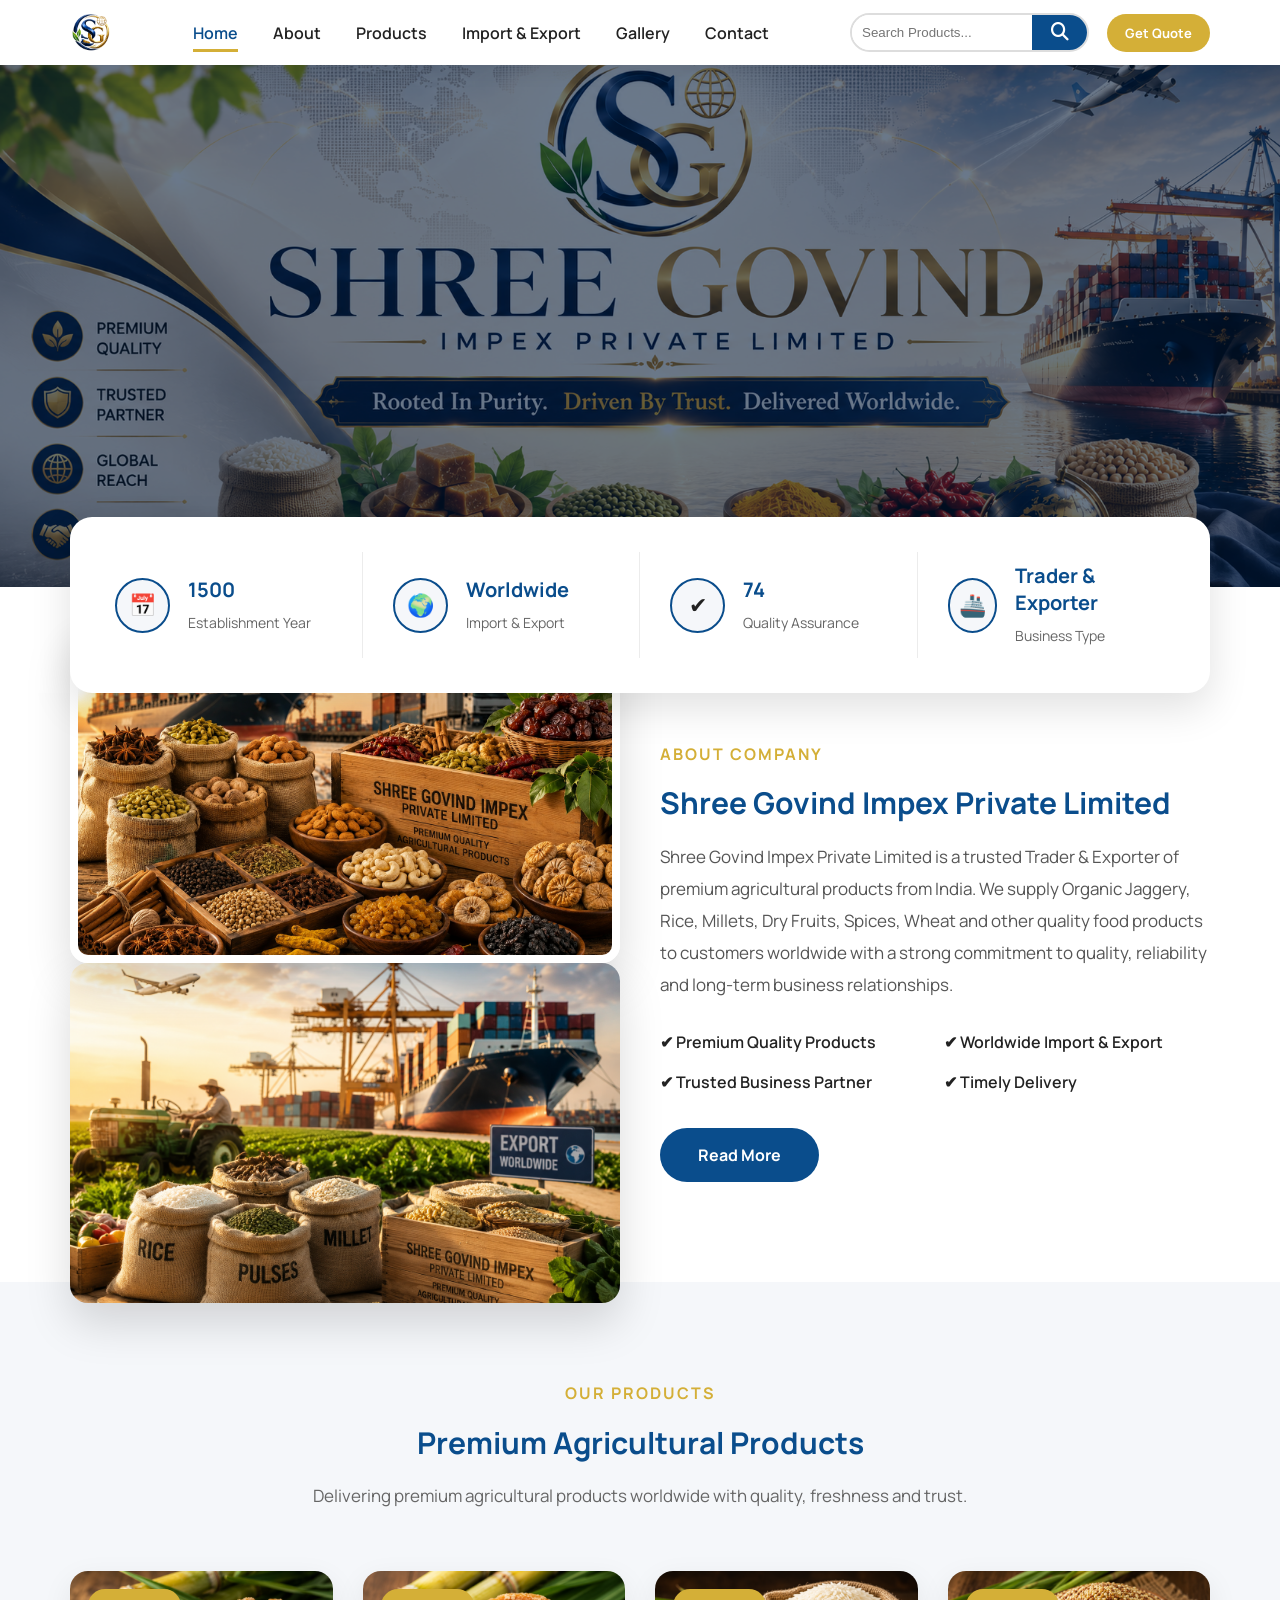
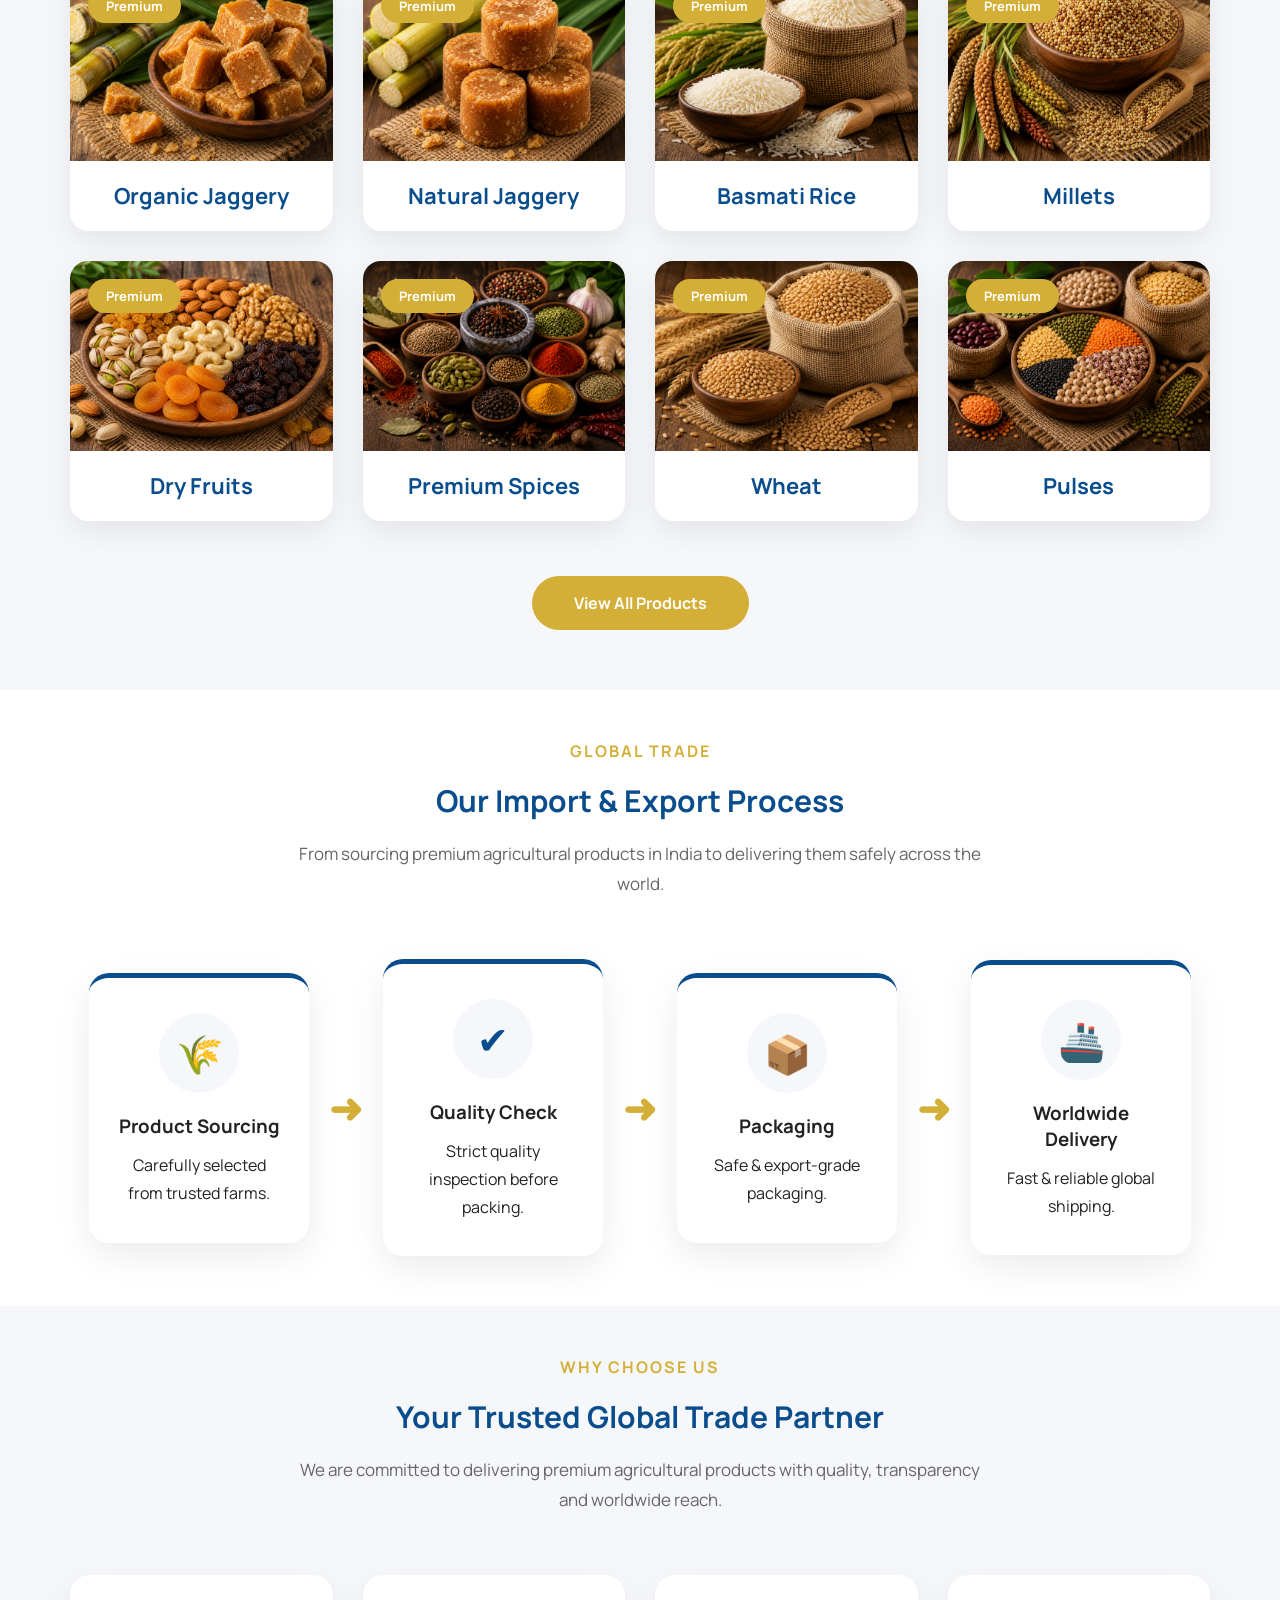
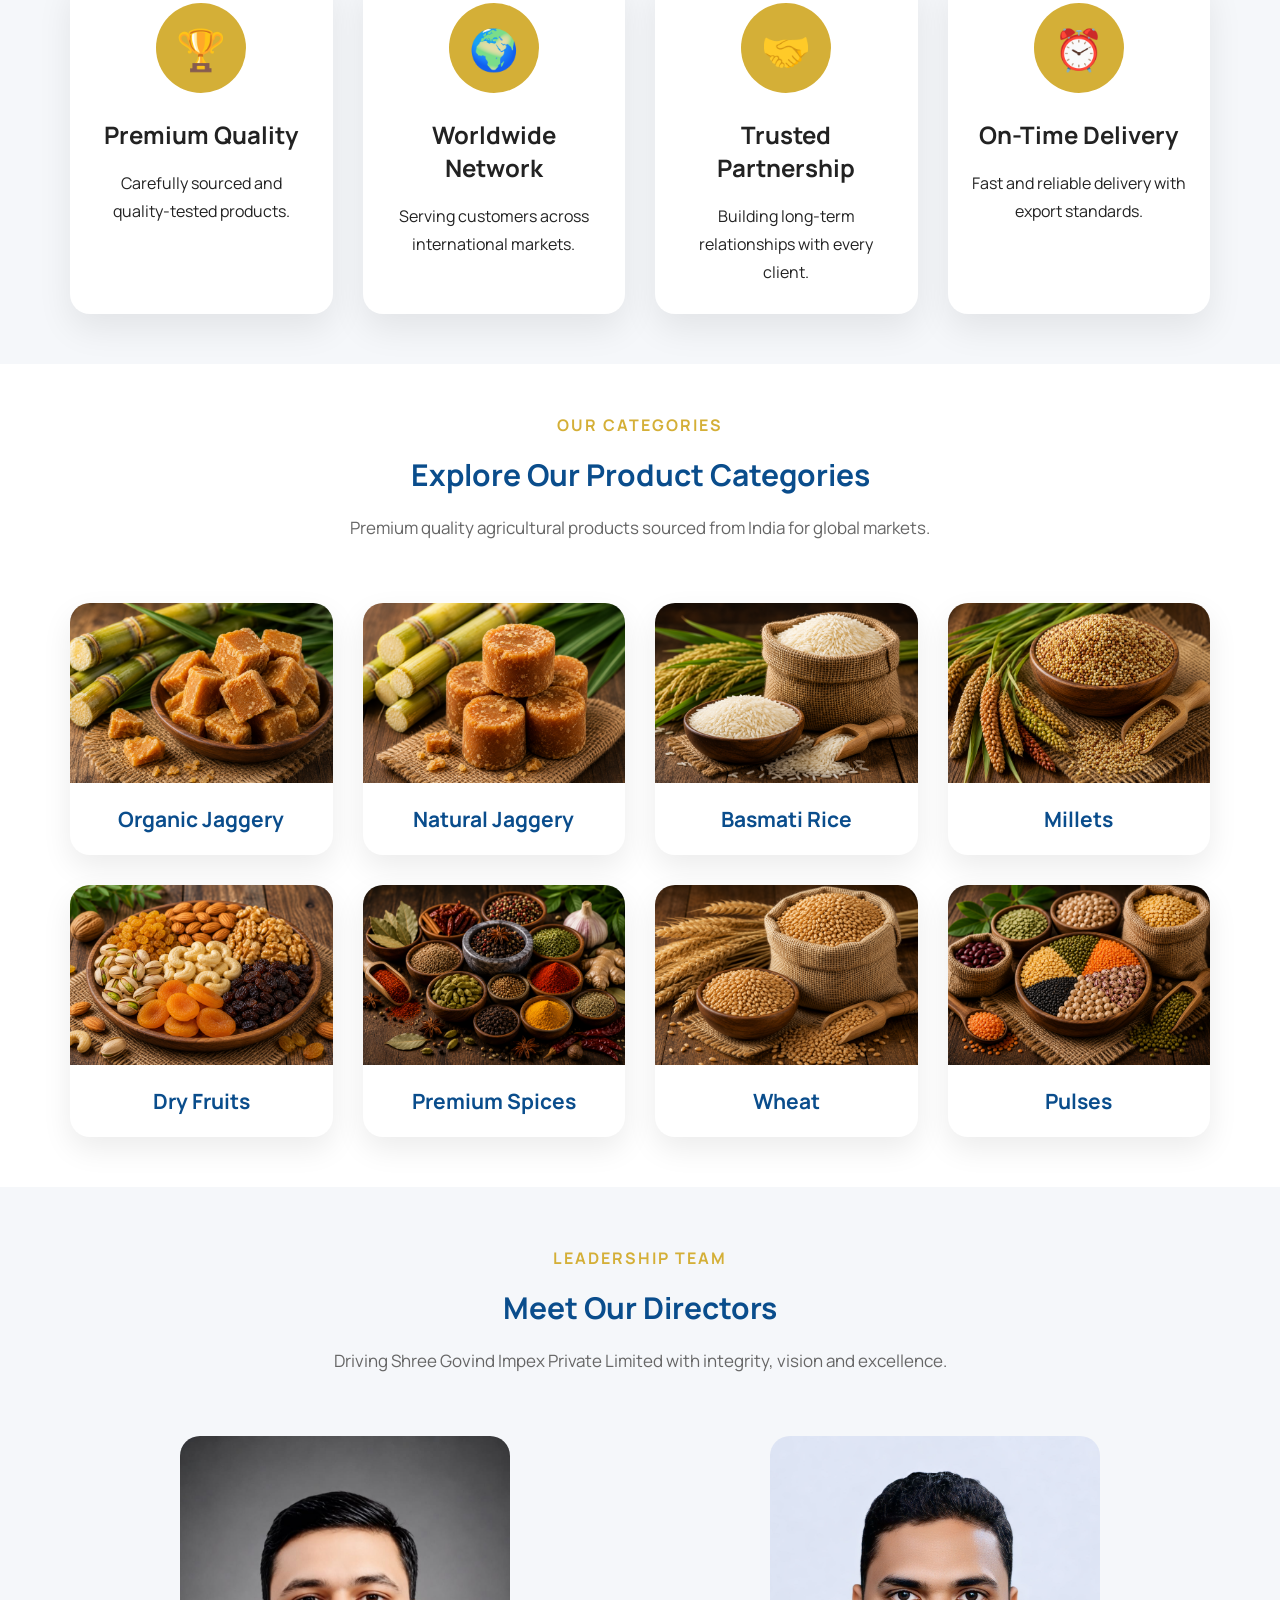
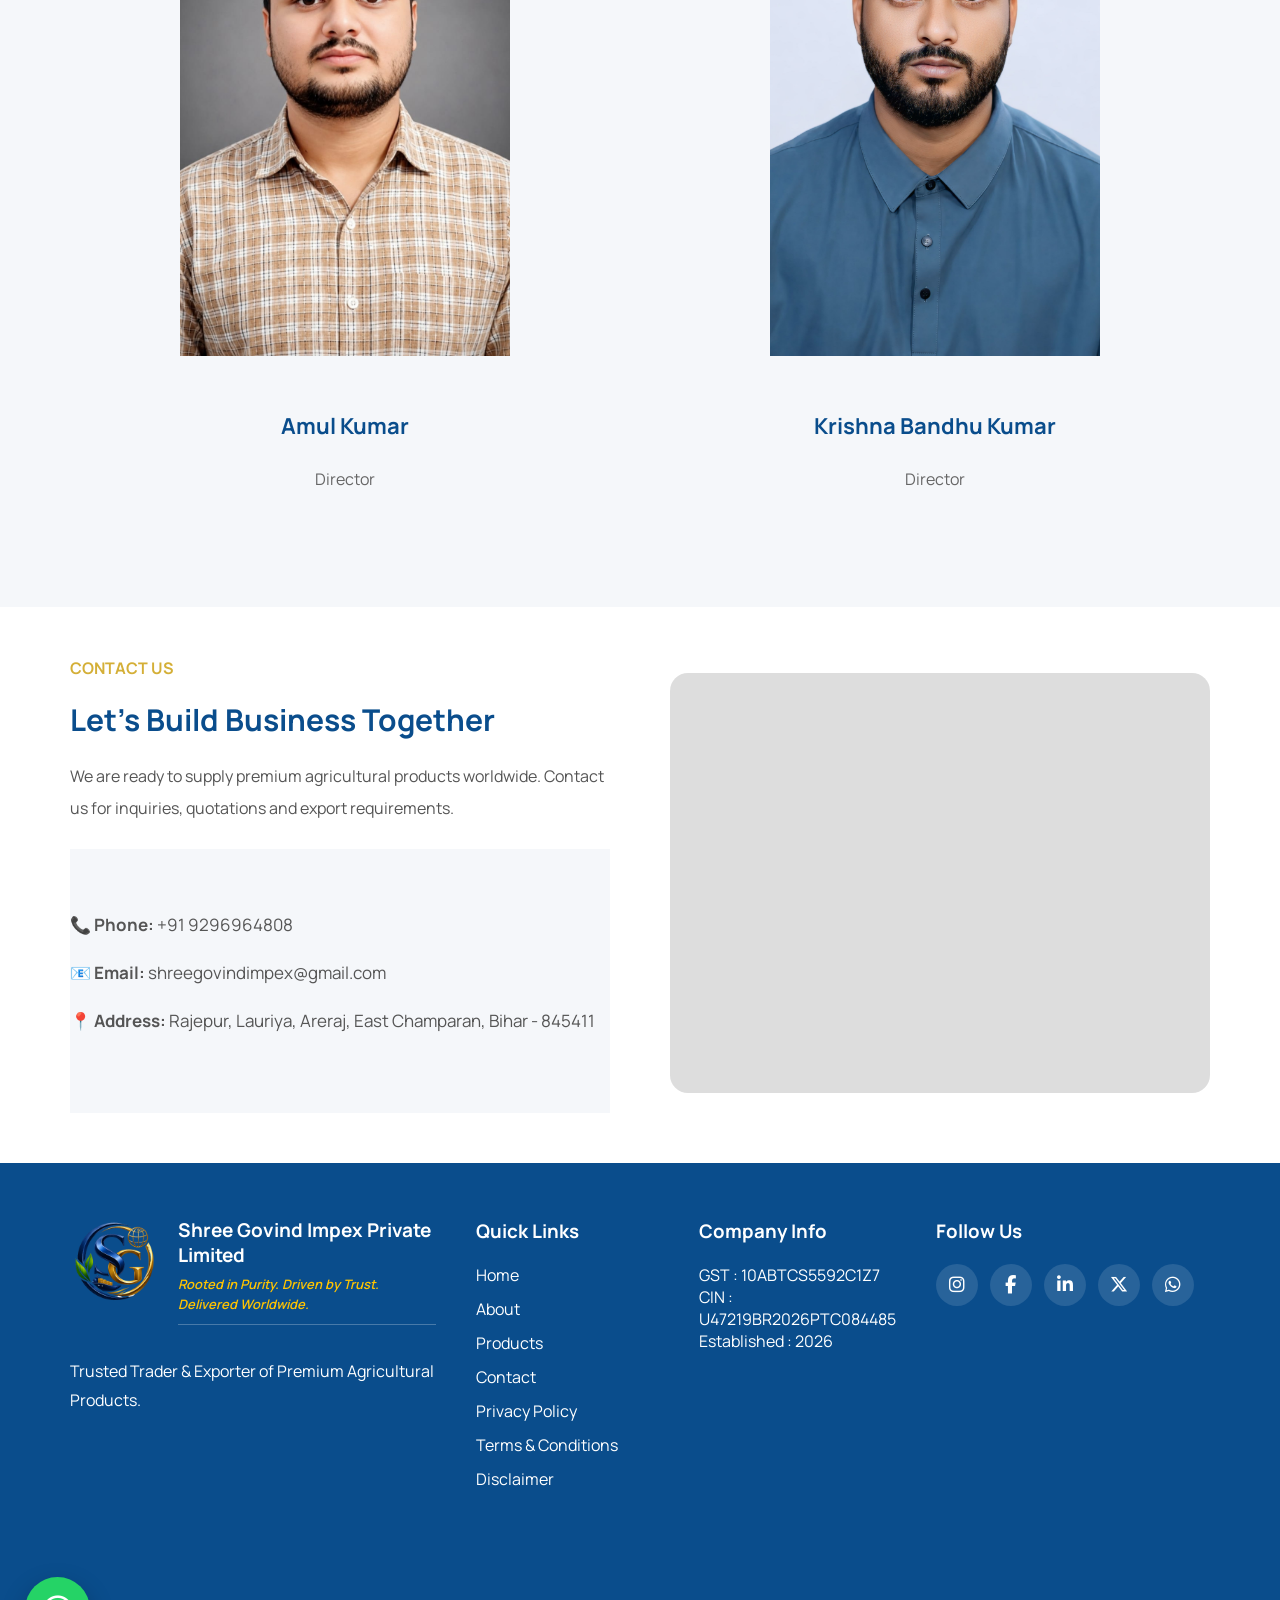
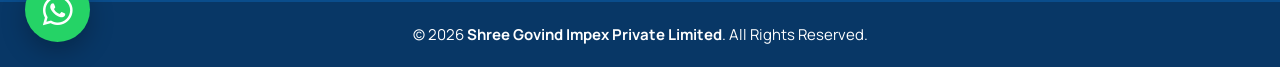
==== commit d966eddf: "Update index.html" ====
--- a/index.html
+++ b/index.html
@@ -97,7 +97,7 @@
 
 "logo":"https://shreegovindimpex.com/images/logo.png",
 
-"email":"shreegovindimpex@gmail.com",
+"email":"contact@shreegovindimpex.com",
 
 "telephone":"+91-9296964808",
 
@@ -1075,4 +1075,4 @@
   <script src="https://unpkg.com/aos@2.3.4/dist/aos.js"></script>
 </body>
 
-</html>+</html>
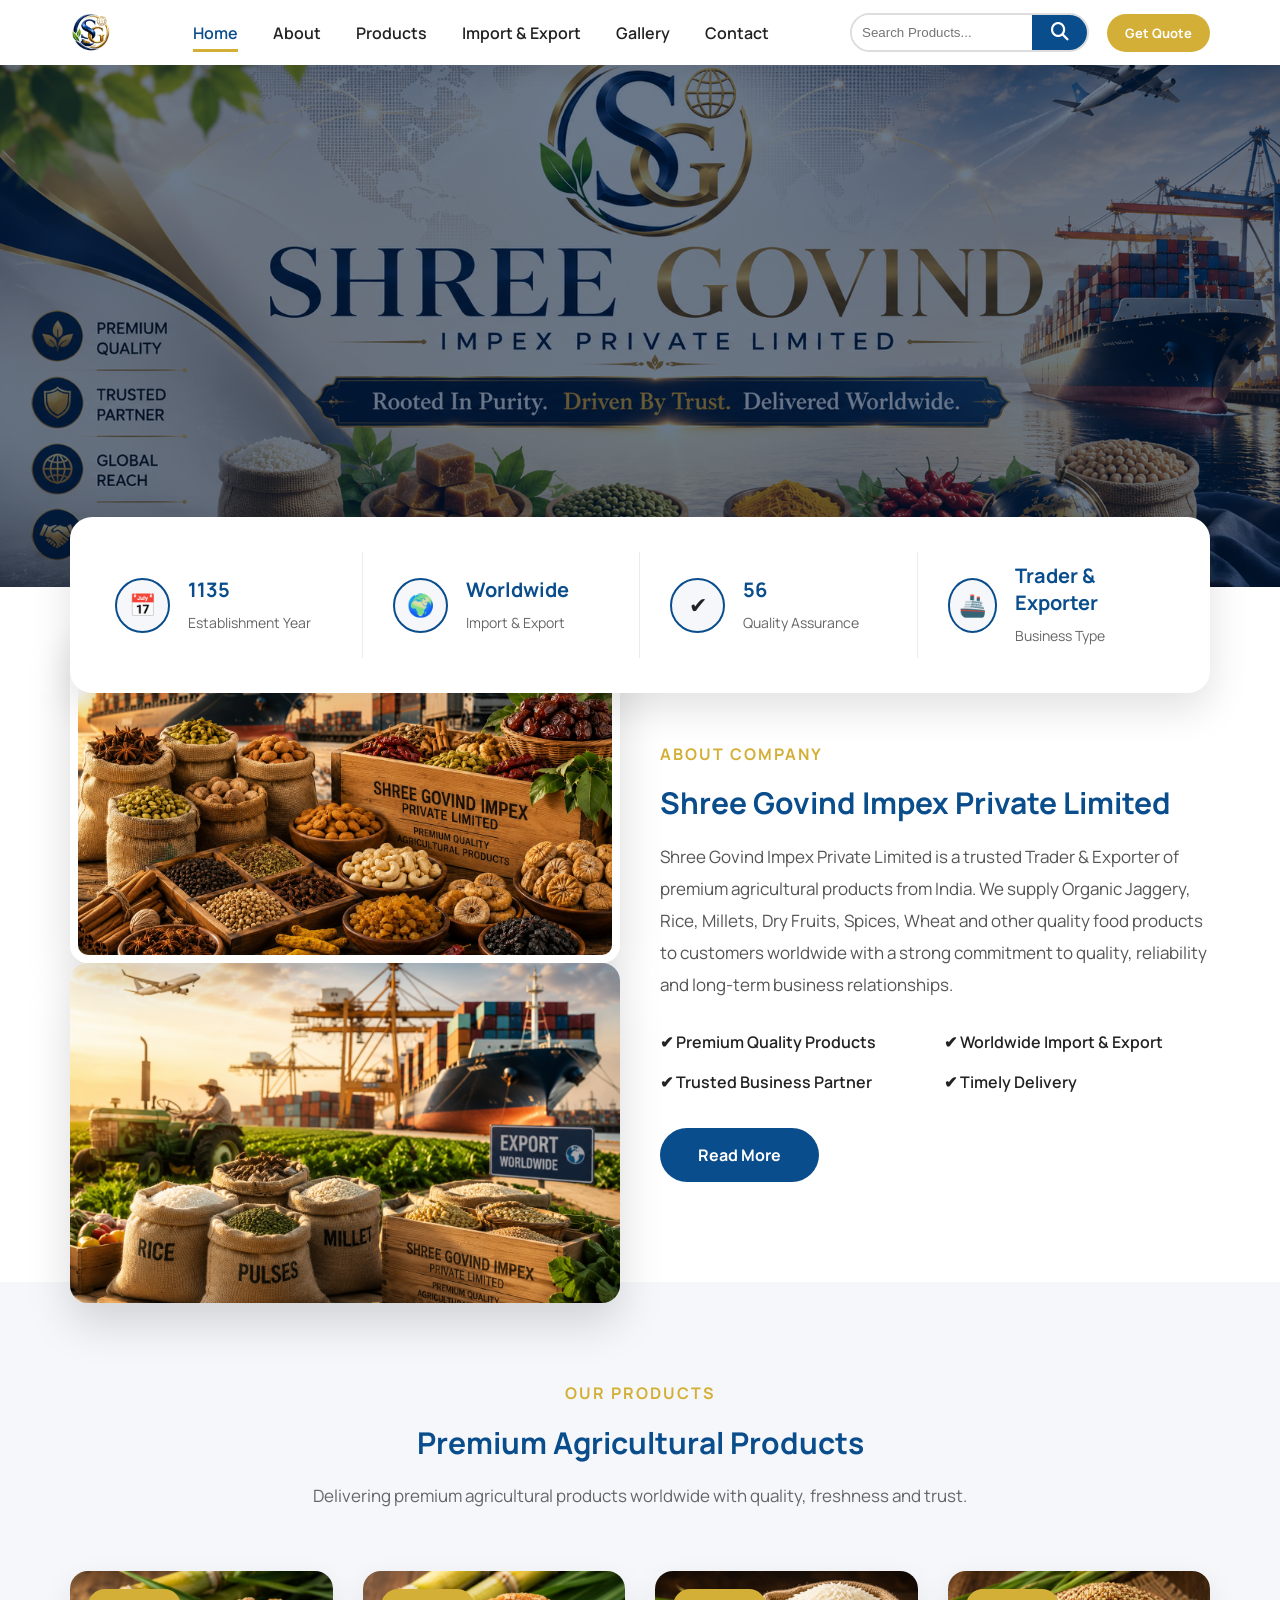
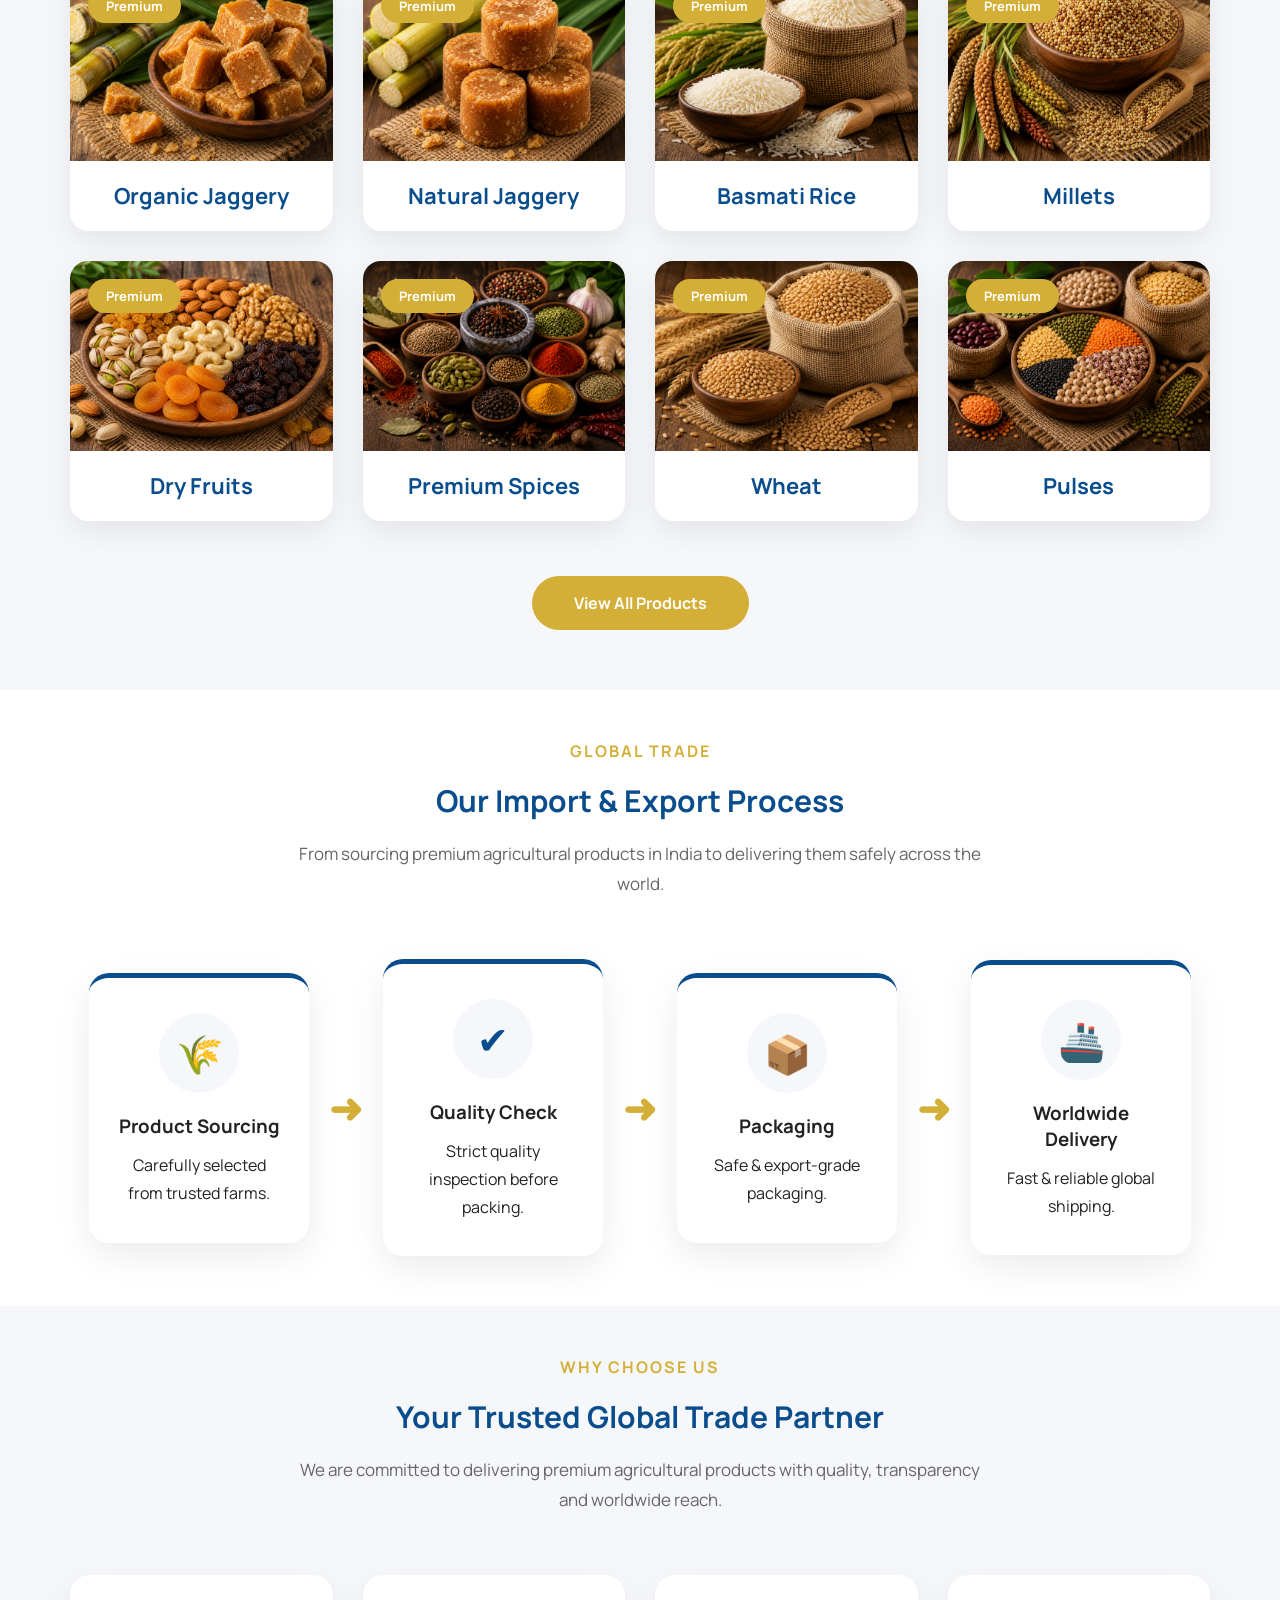
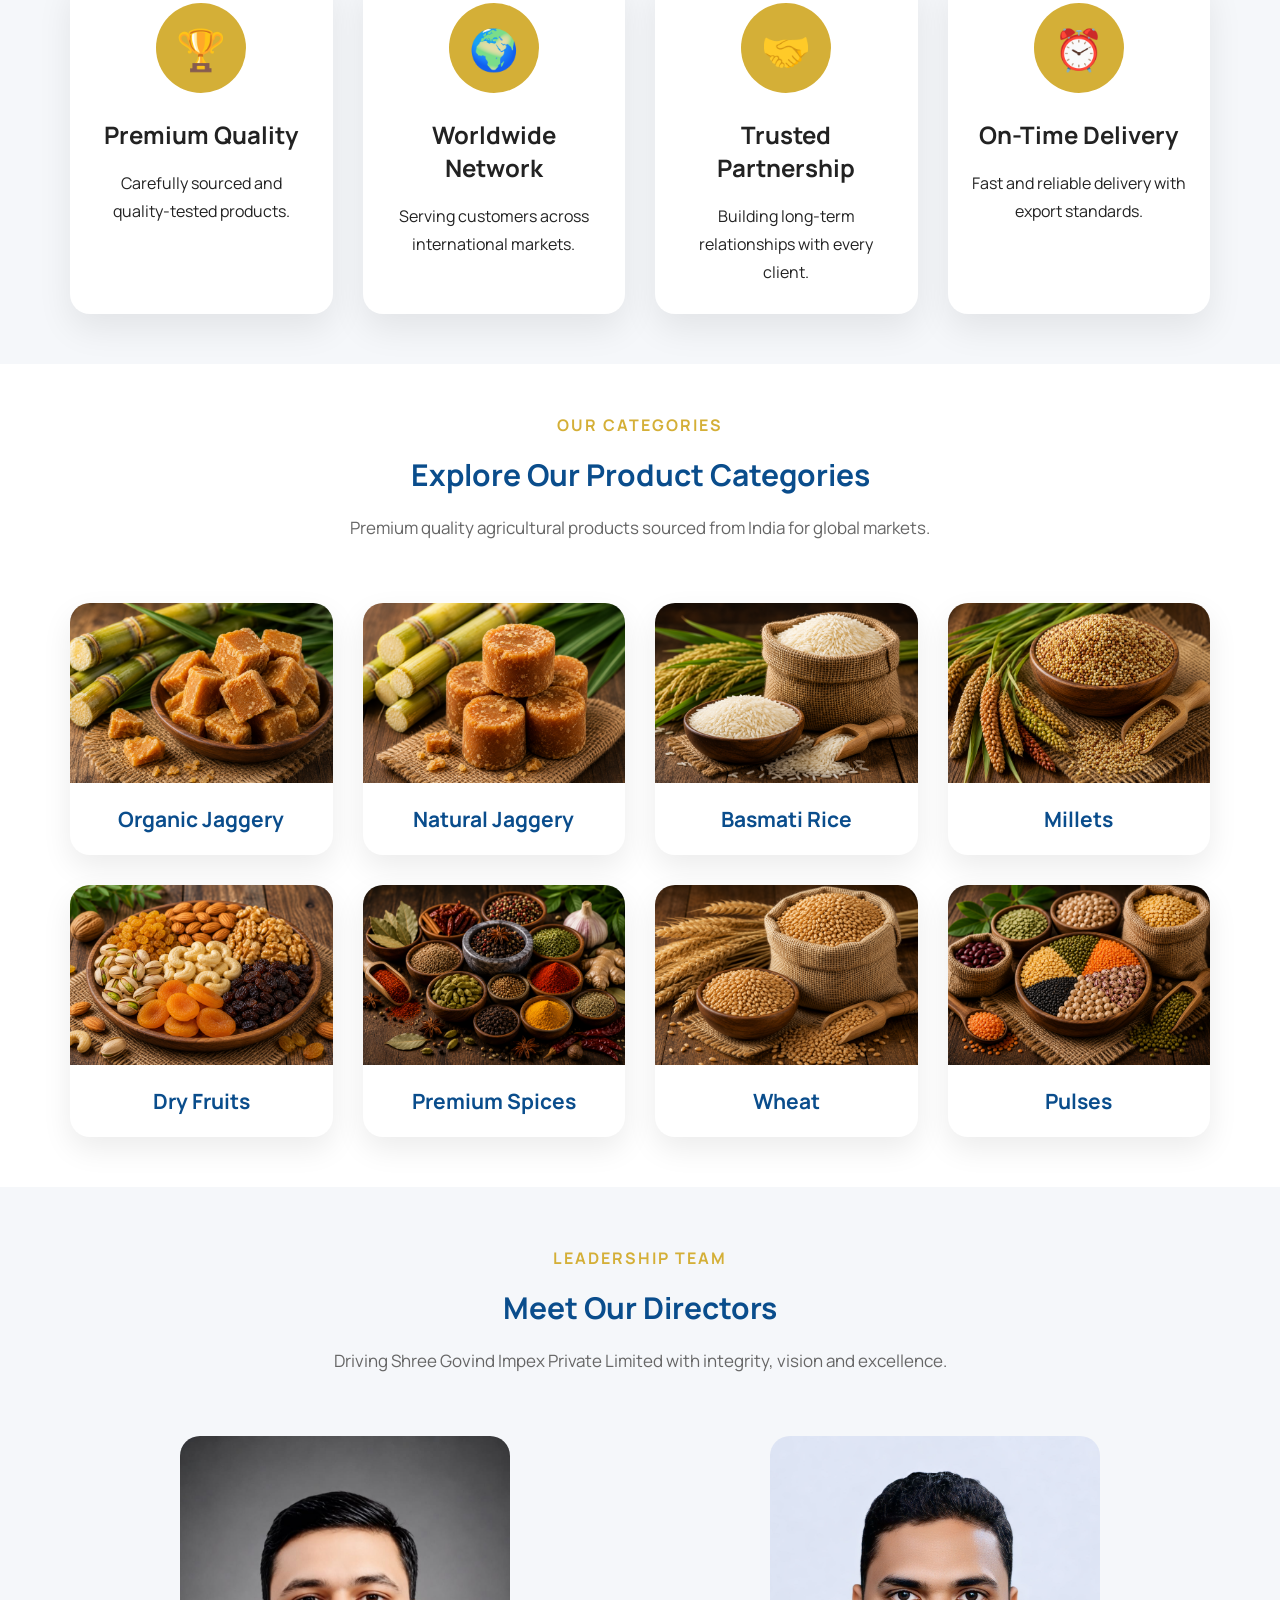
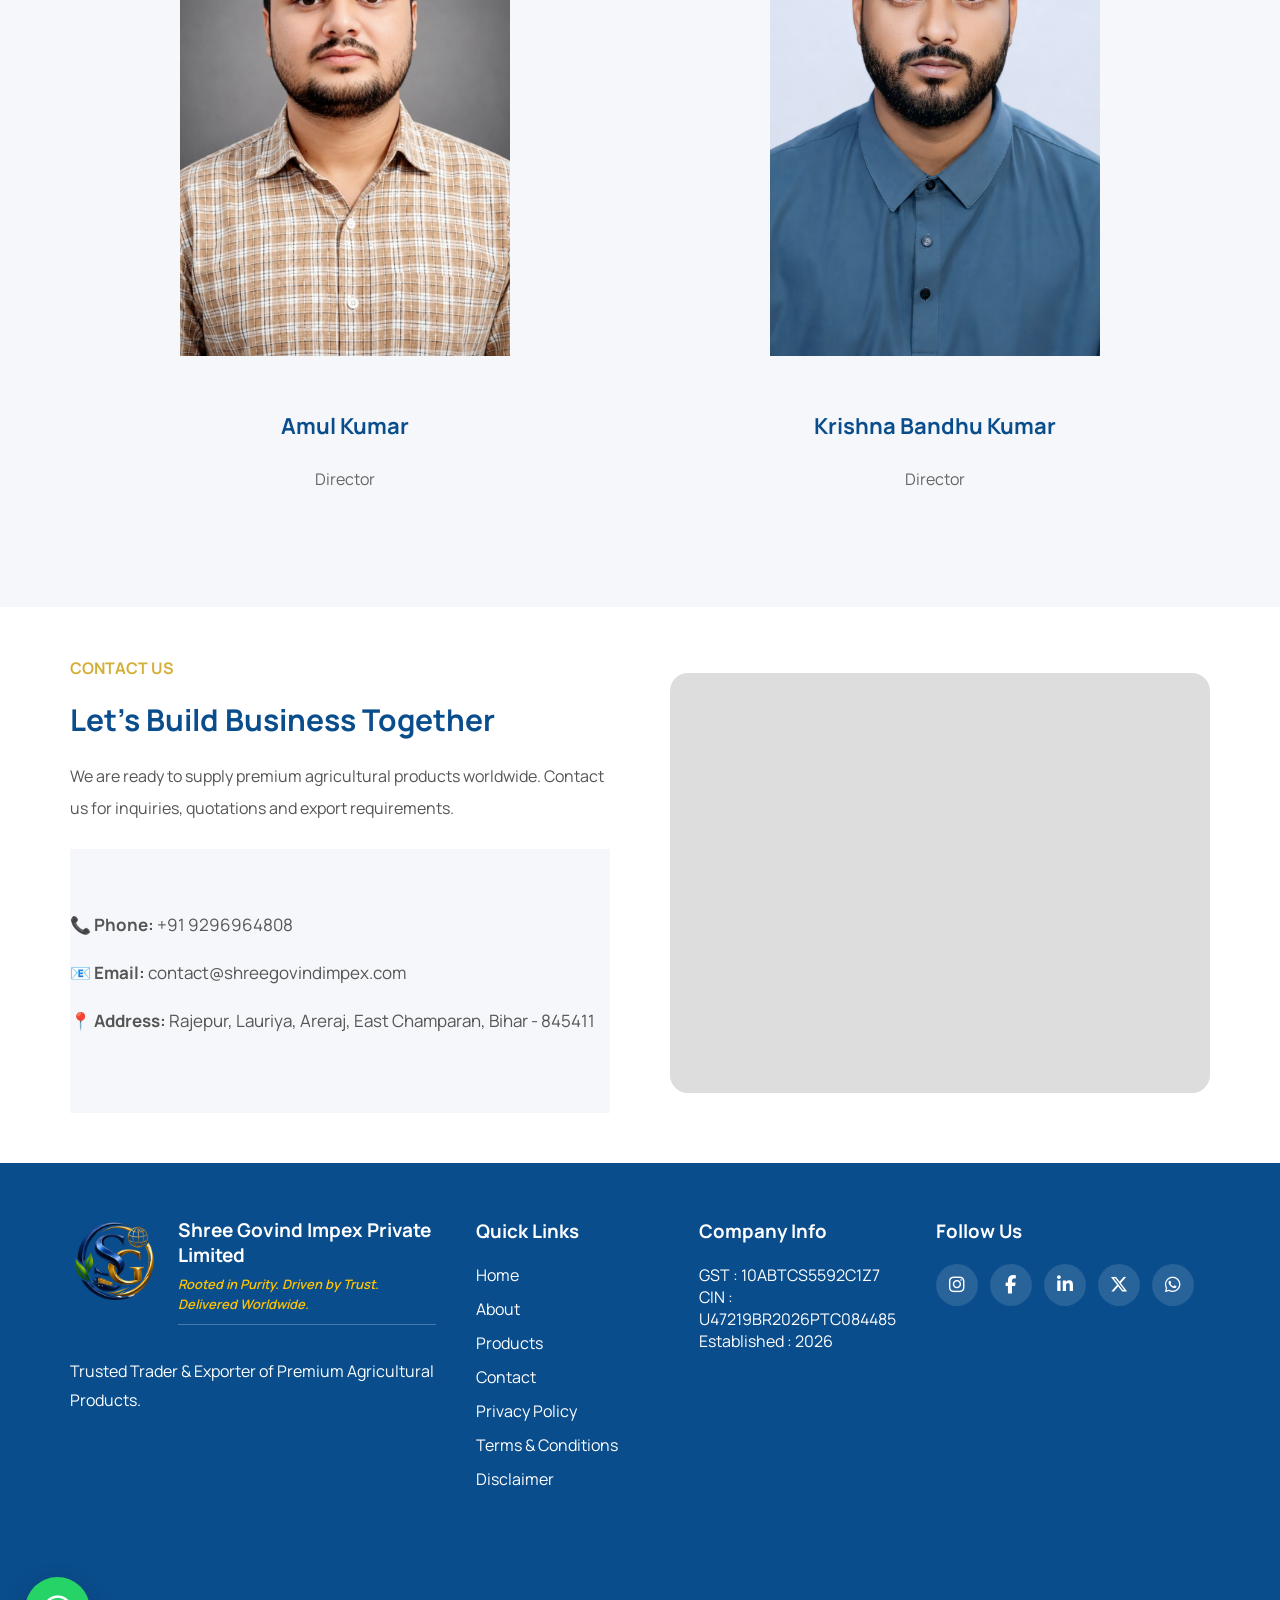
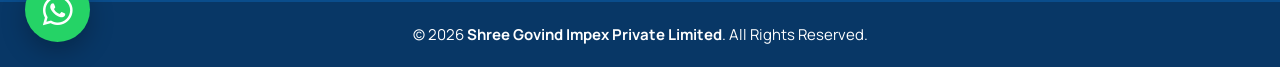
==== commit 91a4859e: "Update index.html" ====
--- a/index.html
+++ b/index.html
@@ -905,7 +905,7 @@
 
             <p><strong>📞 Phone:</strong> +91 9296964808</p>
 
-            <p><strong>📧 Email:</strong> shreegovindimpex@gmail.com</p>
+            <p><strong>📧 Email:</strong> contact@shreegovindimpex.com</p>
 
             <p><strong>📍 Address:</strong> Rajepur, Lauriya, Areraj, East Champaran, Bihar - 845411</p>
 
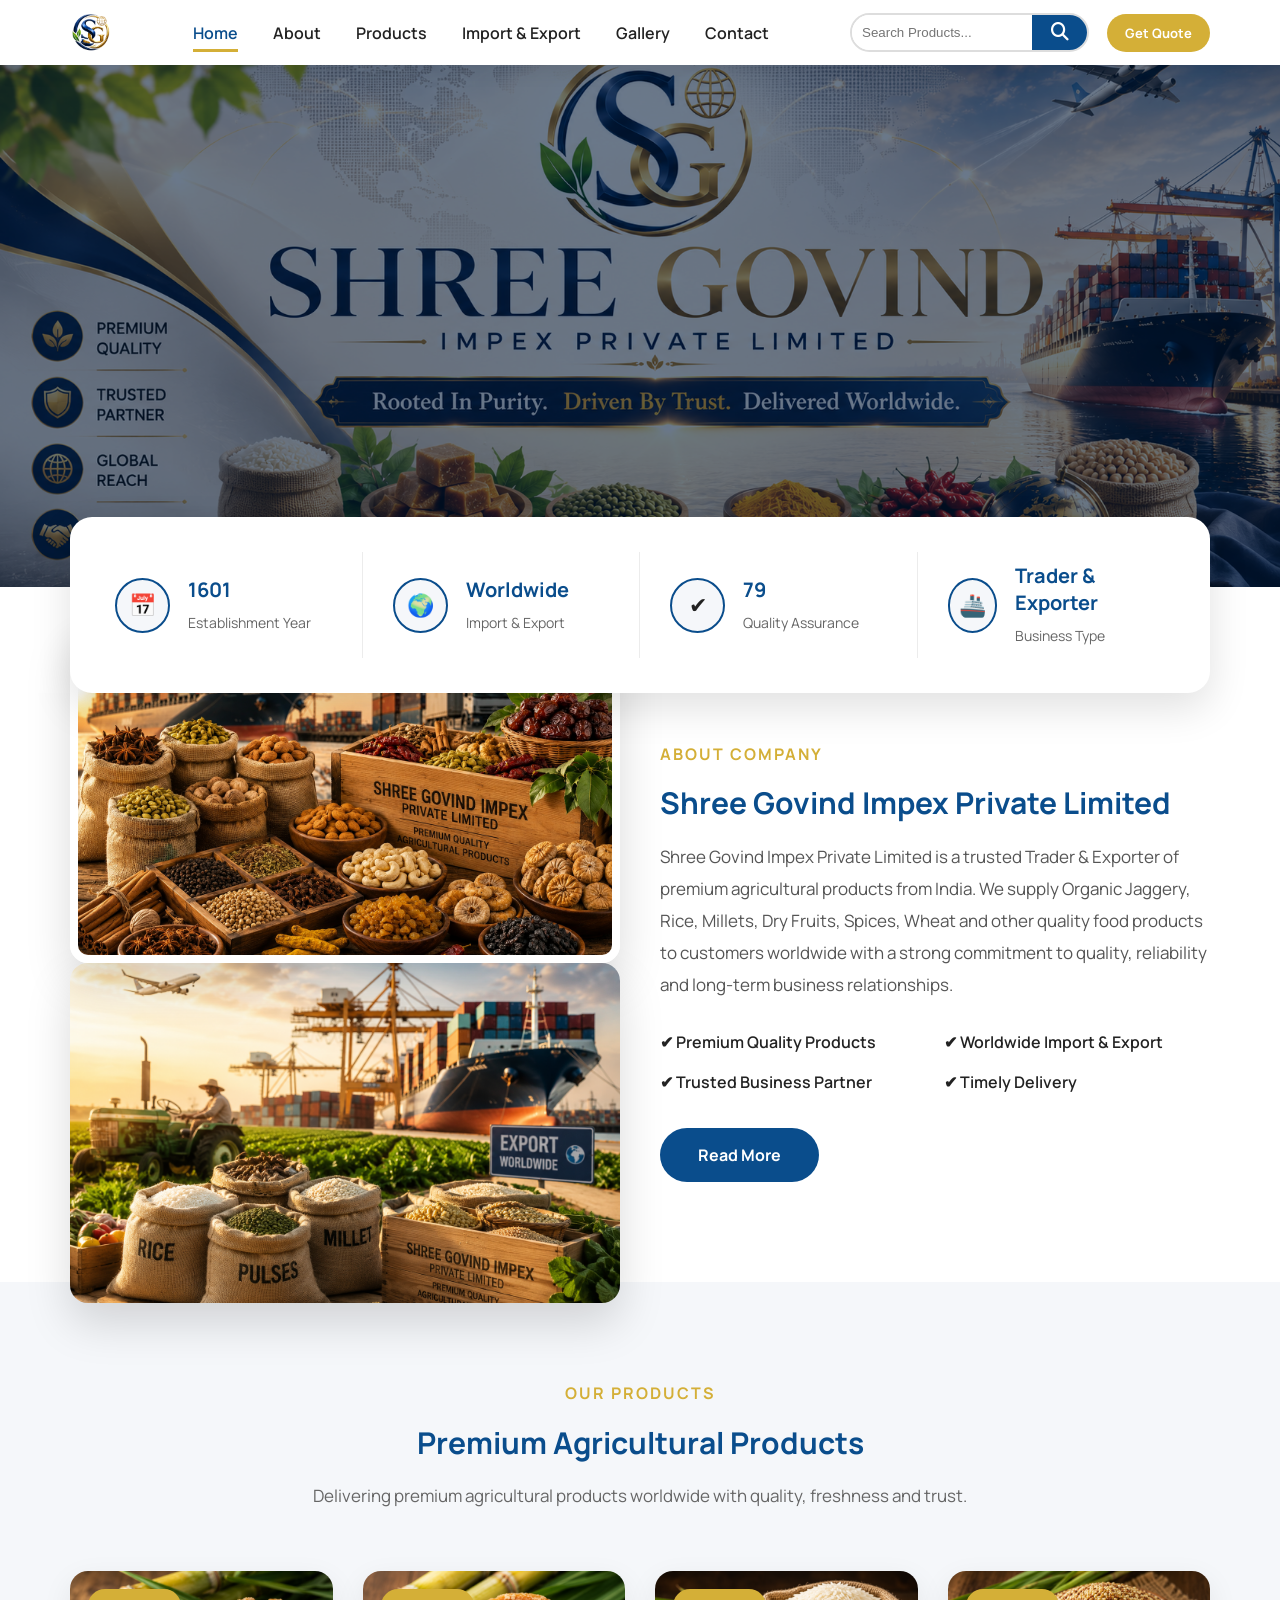
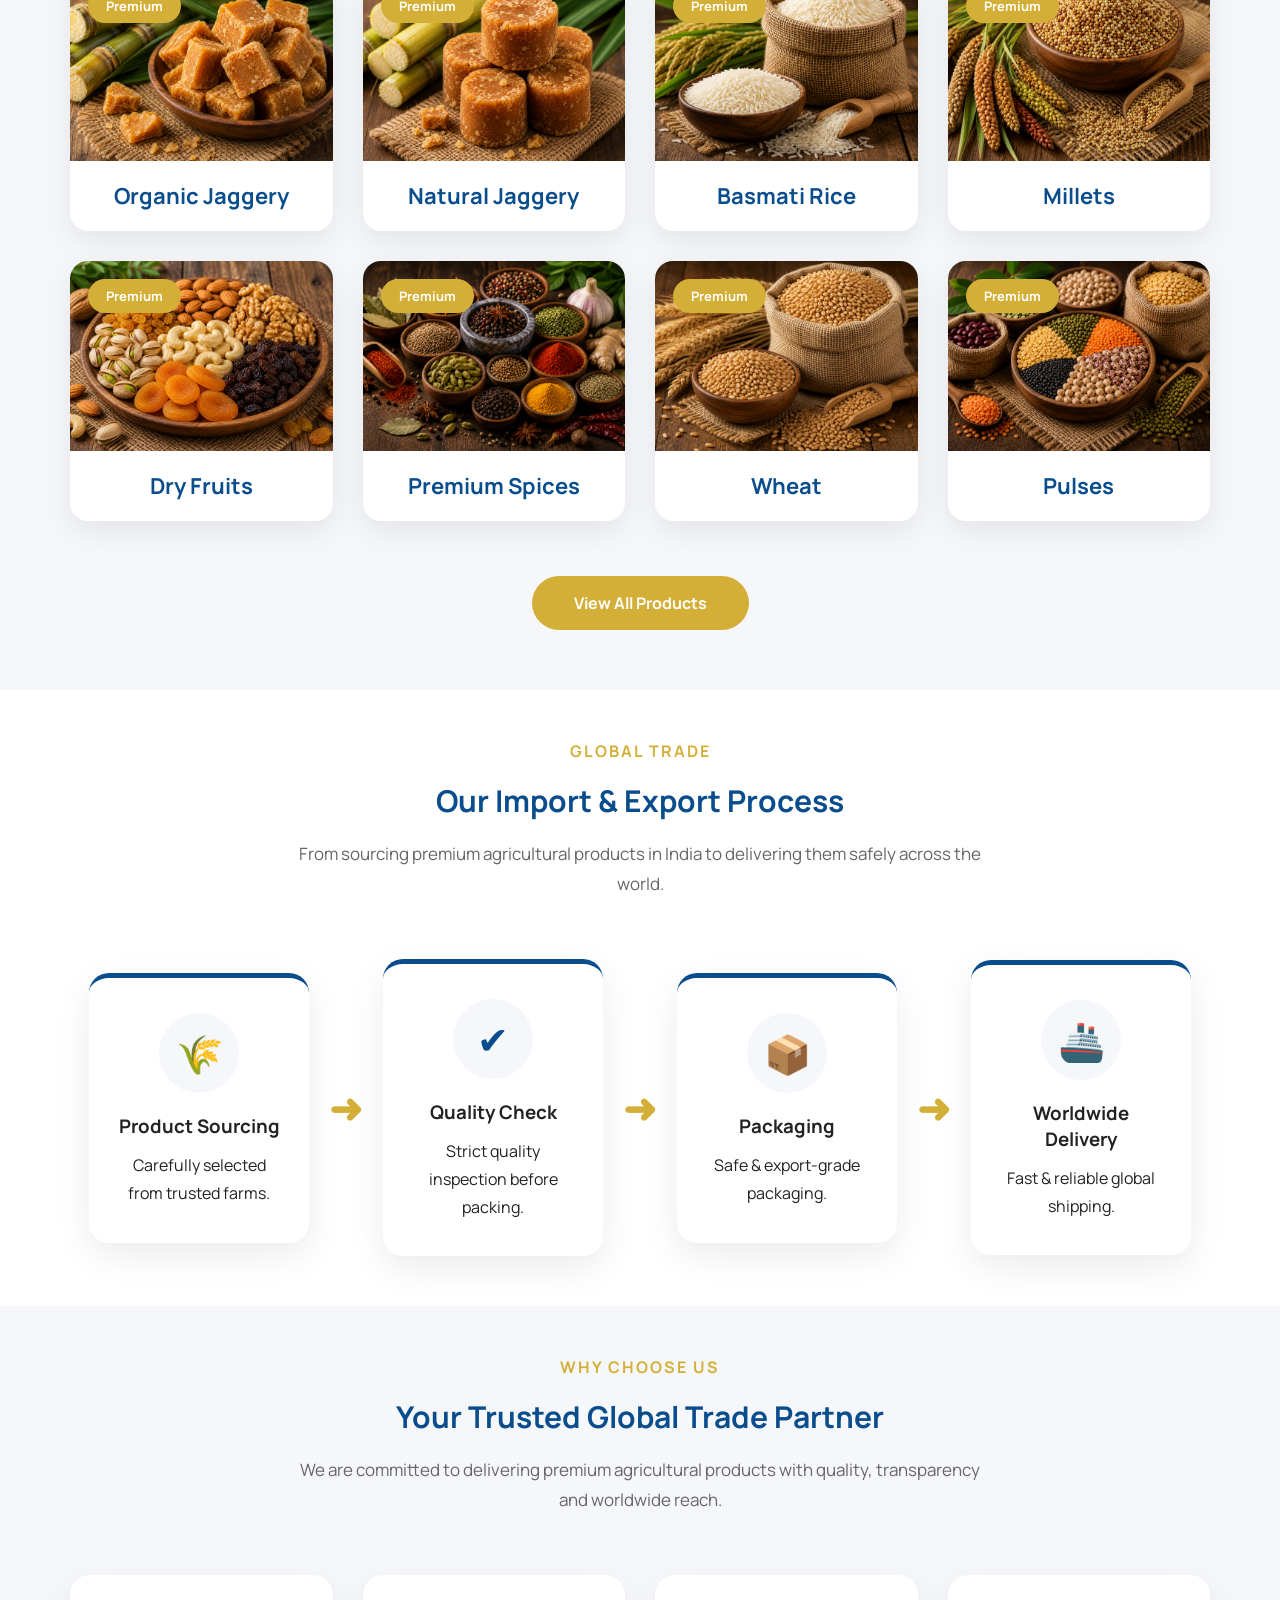
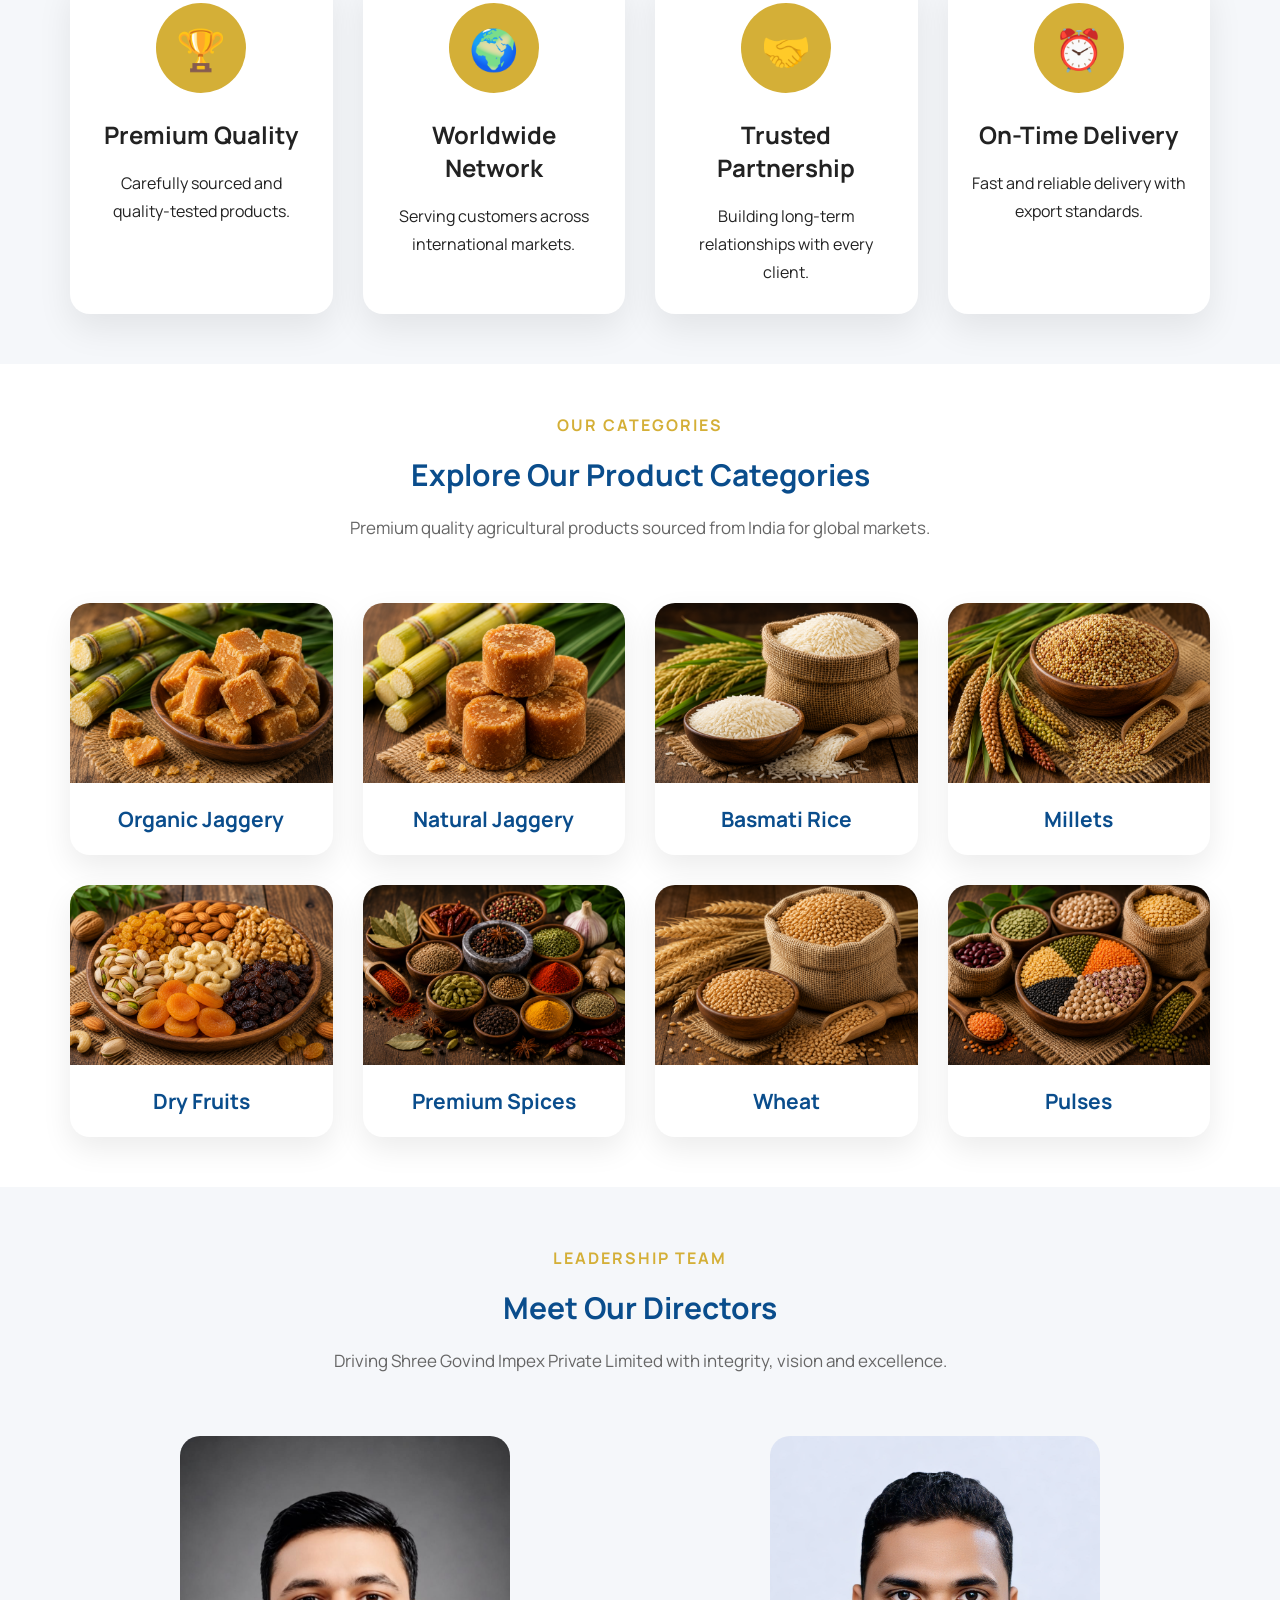
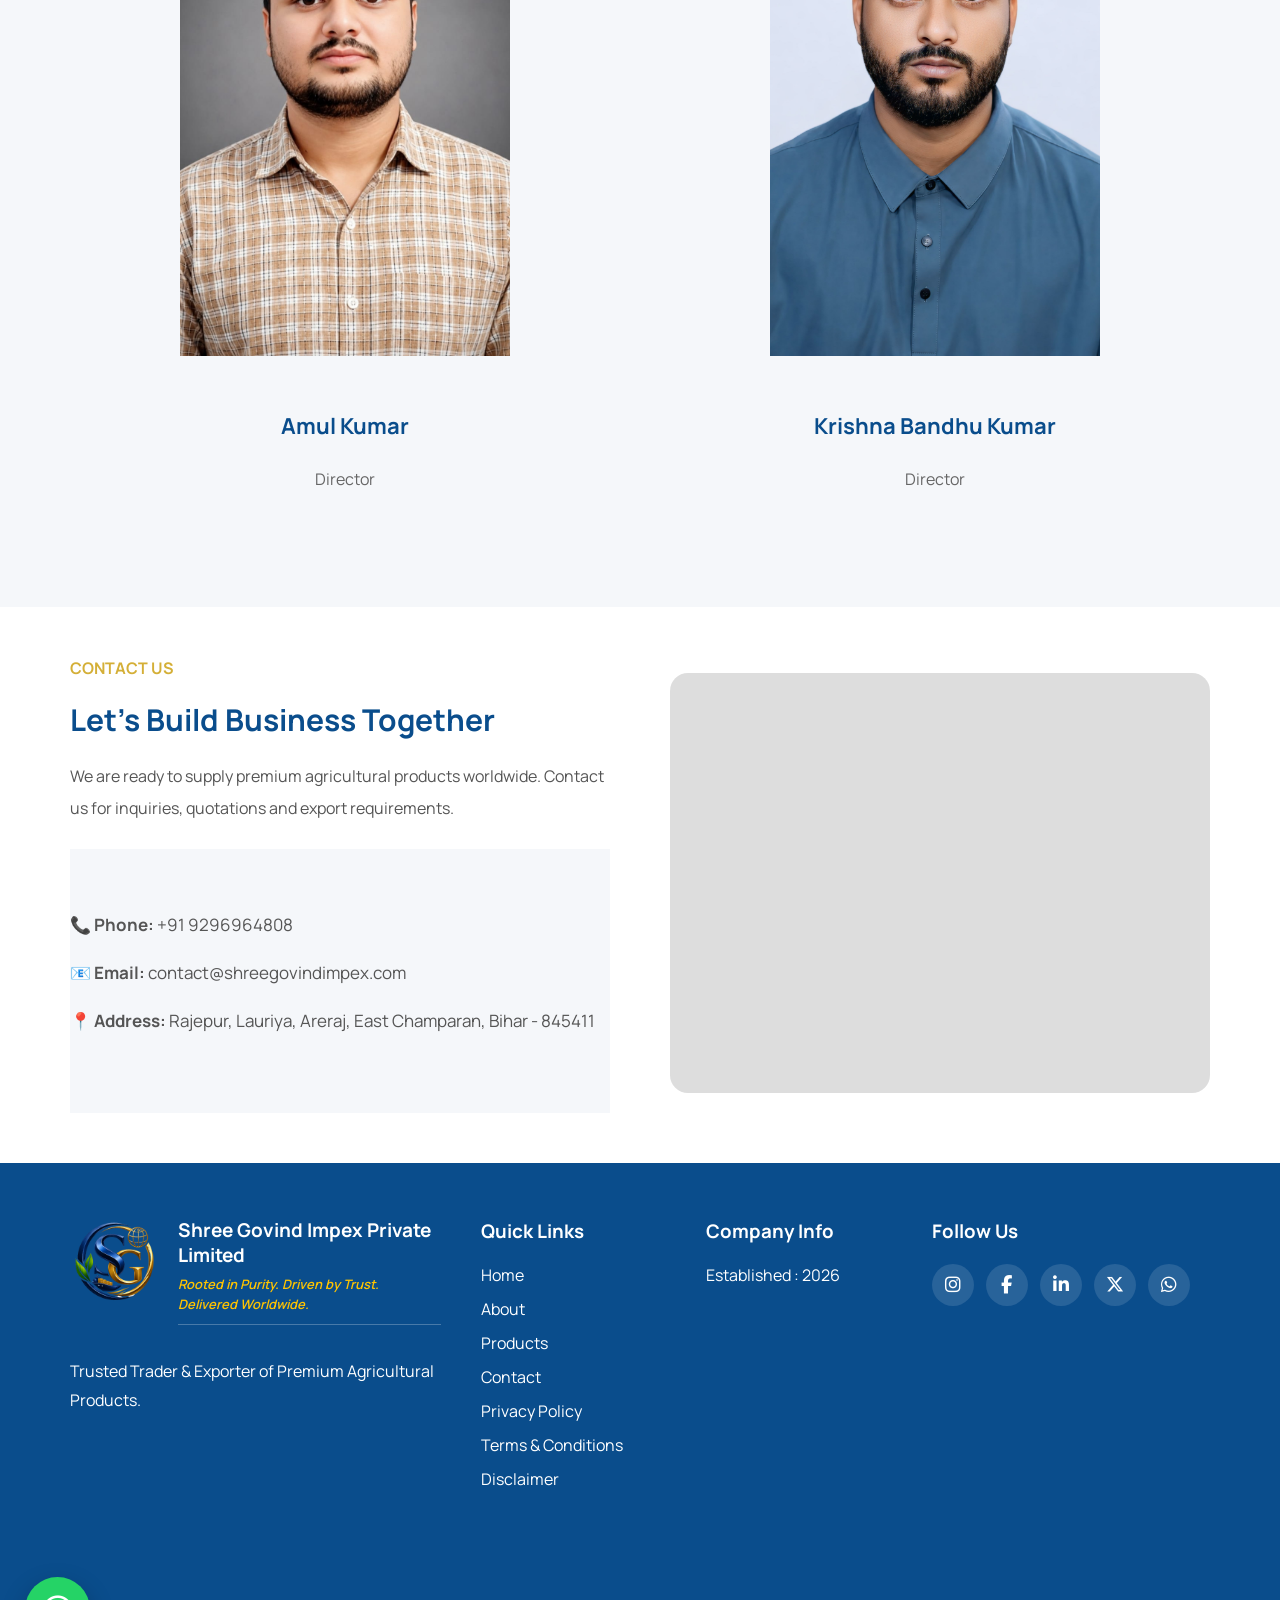
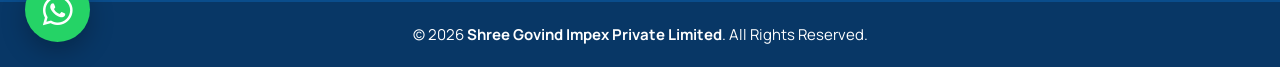
==== commit cf10f465: "Update index.html" ====
--- a/index.html
+++ b/index.html
@@ -990,11 +990,7 @@
       <div>
 
         <h3>Company Info</h3>
-
-        <p>GST : 10ABTCS5592C1Z7</p>
-
-        <p>CIN : U47219BR2026PTC084485</p>
-
+    
         <p>Established : 2026</p>
 
       </div>
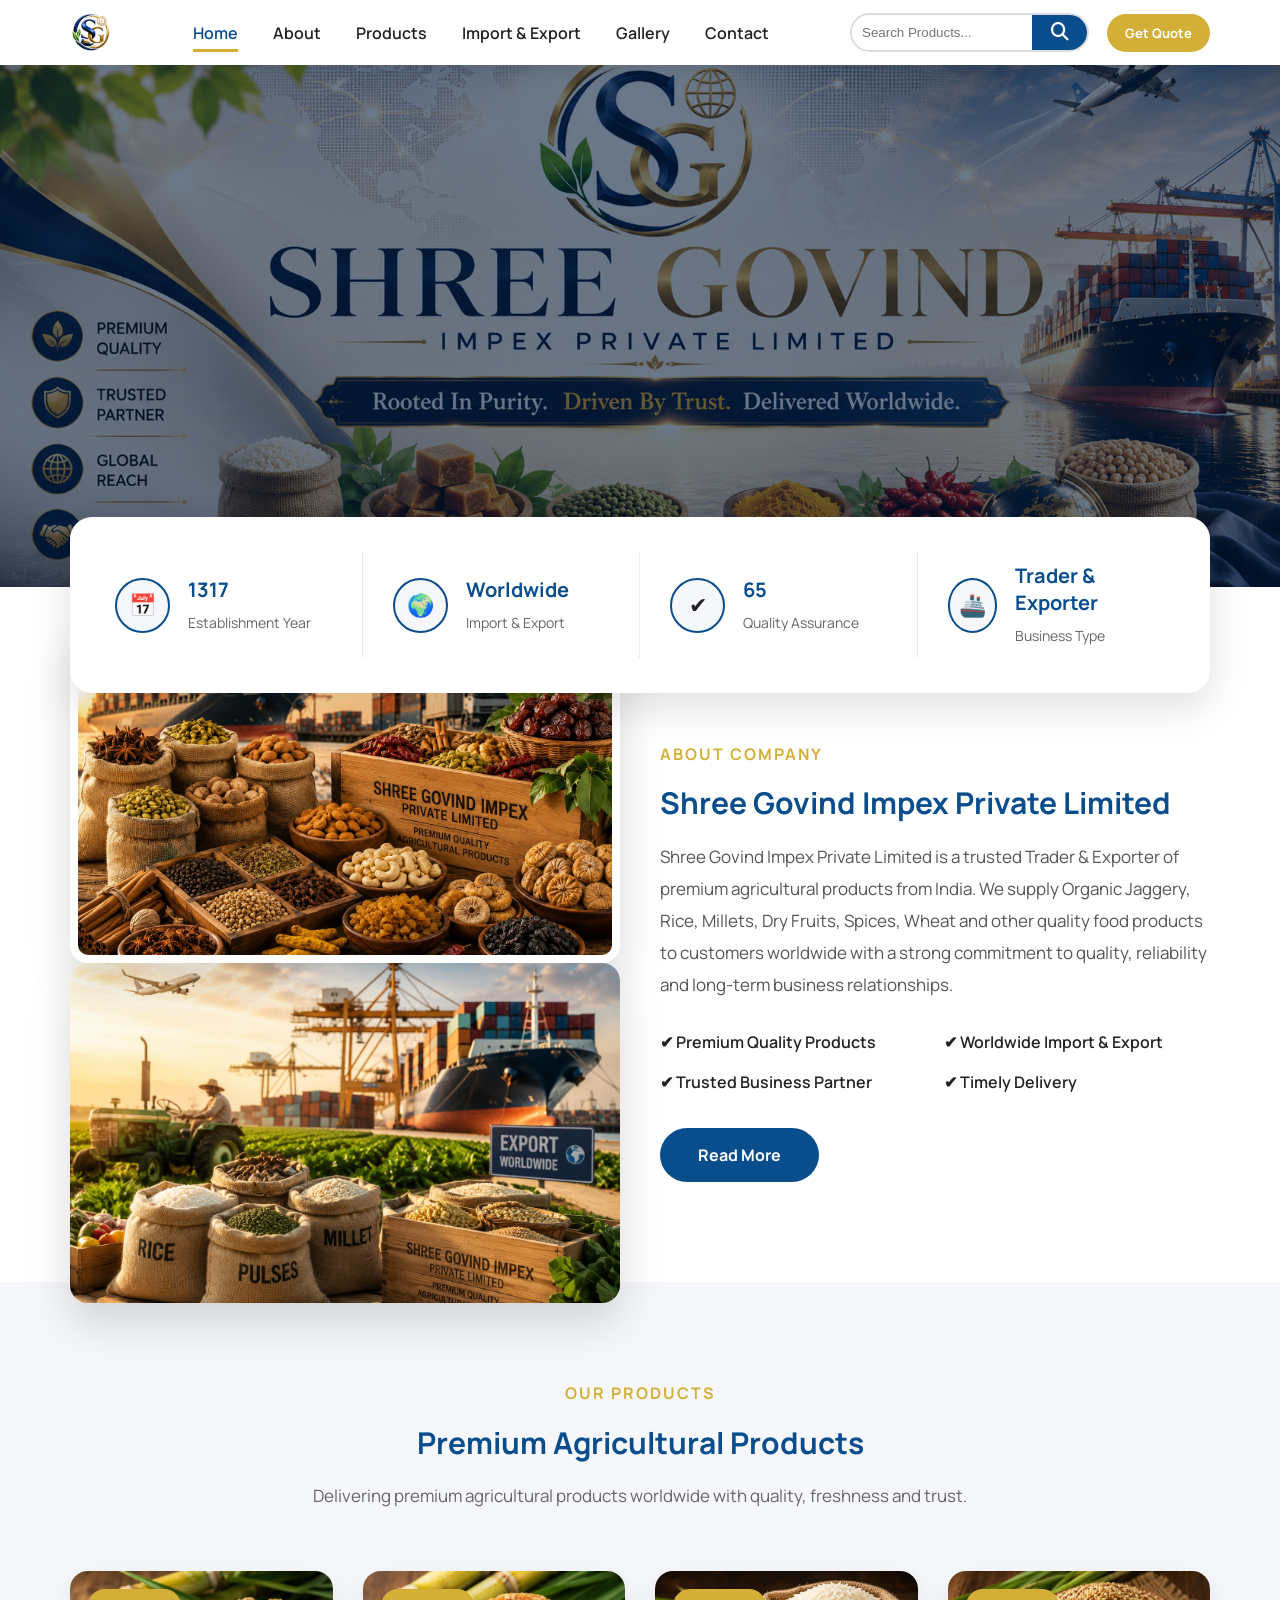
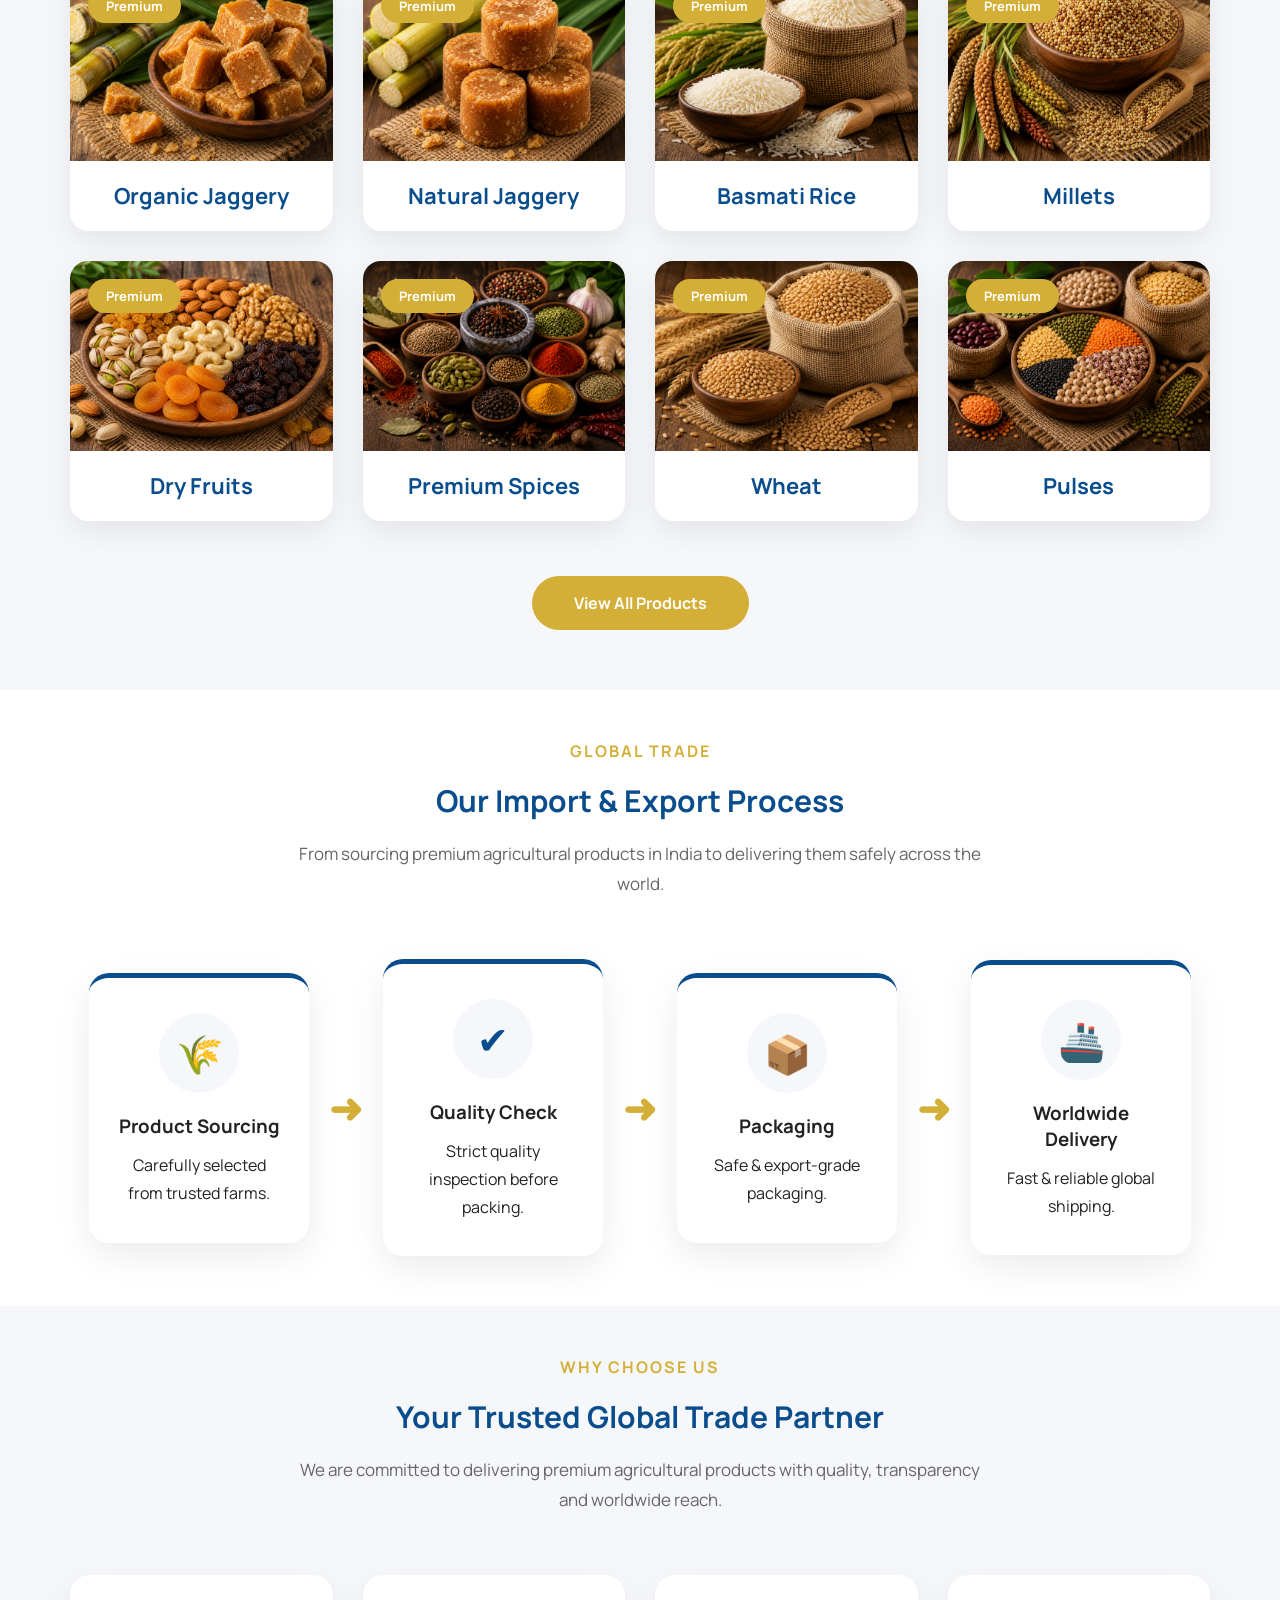
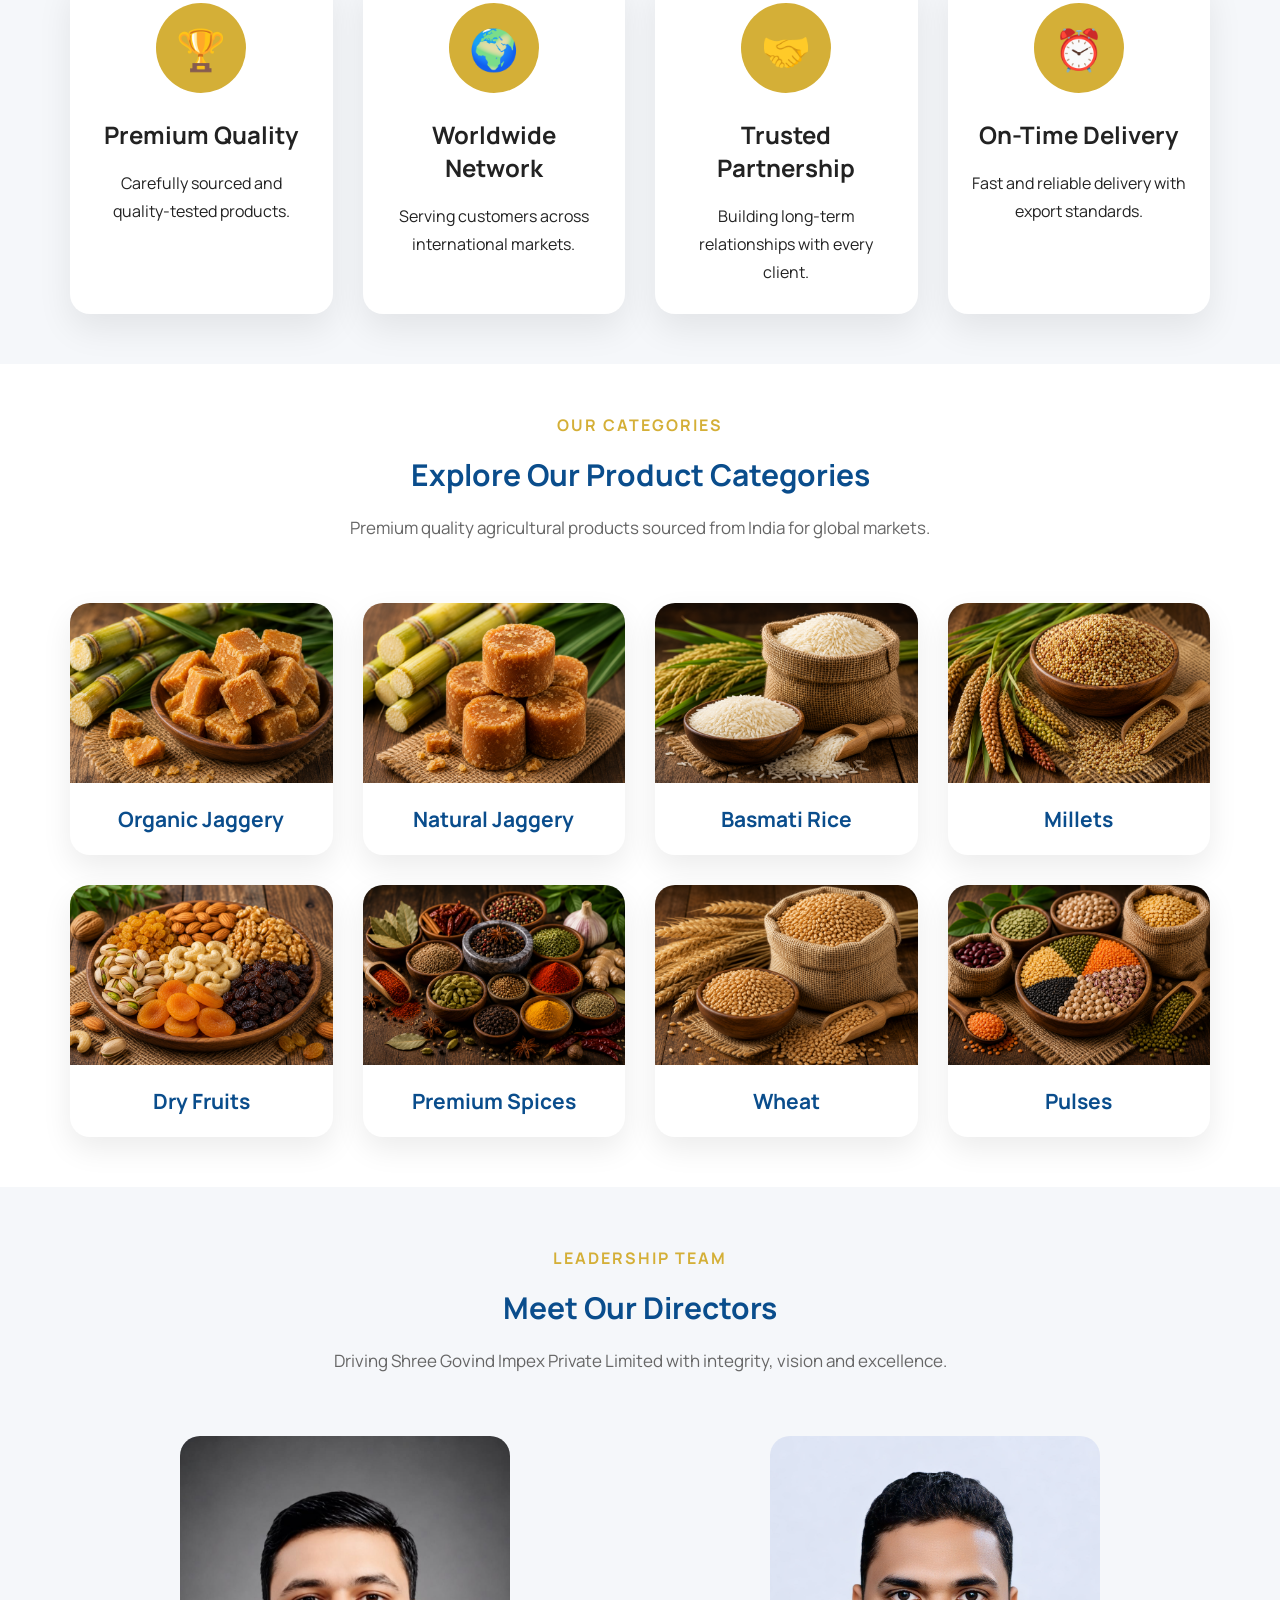
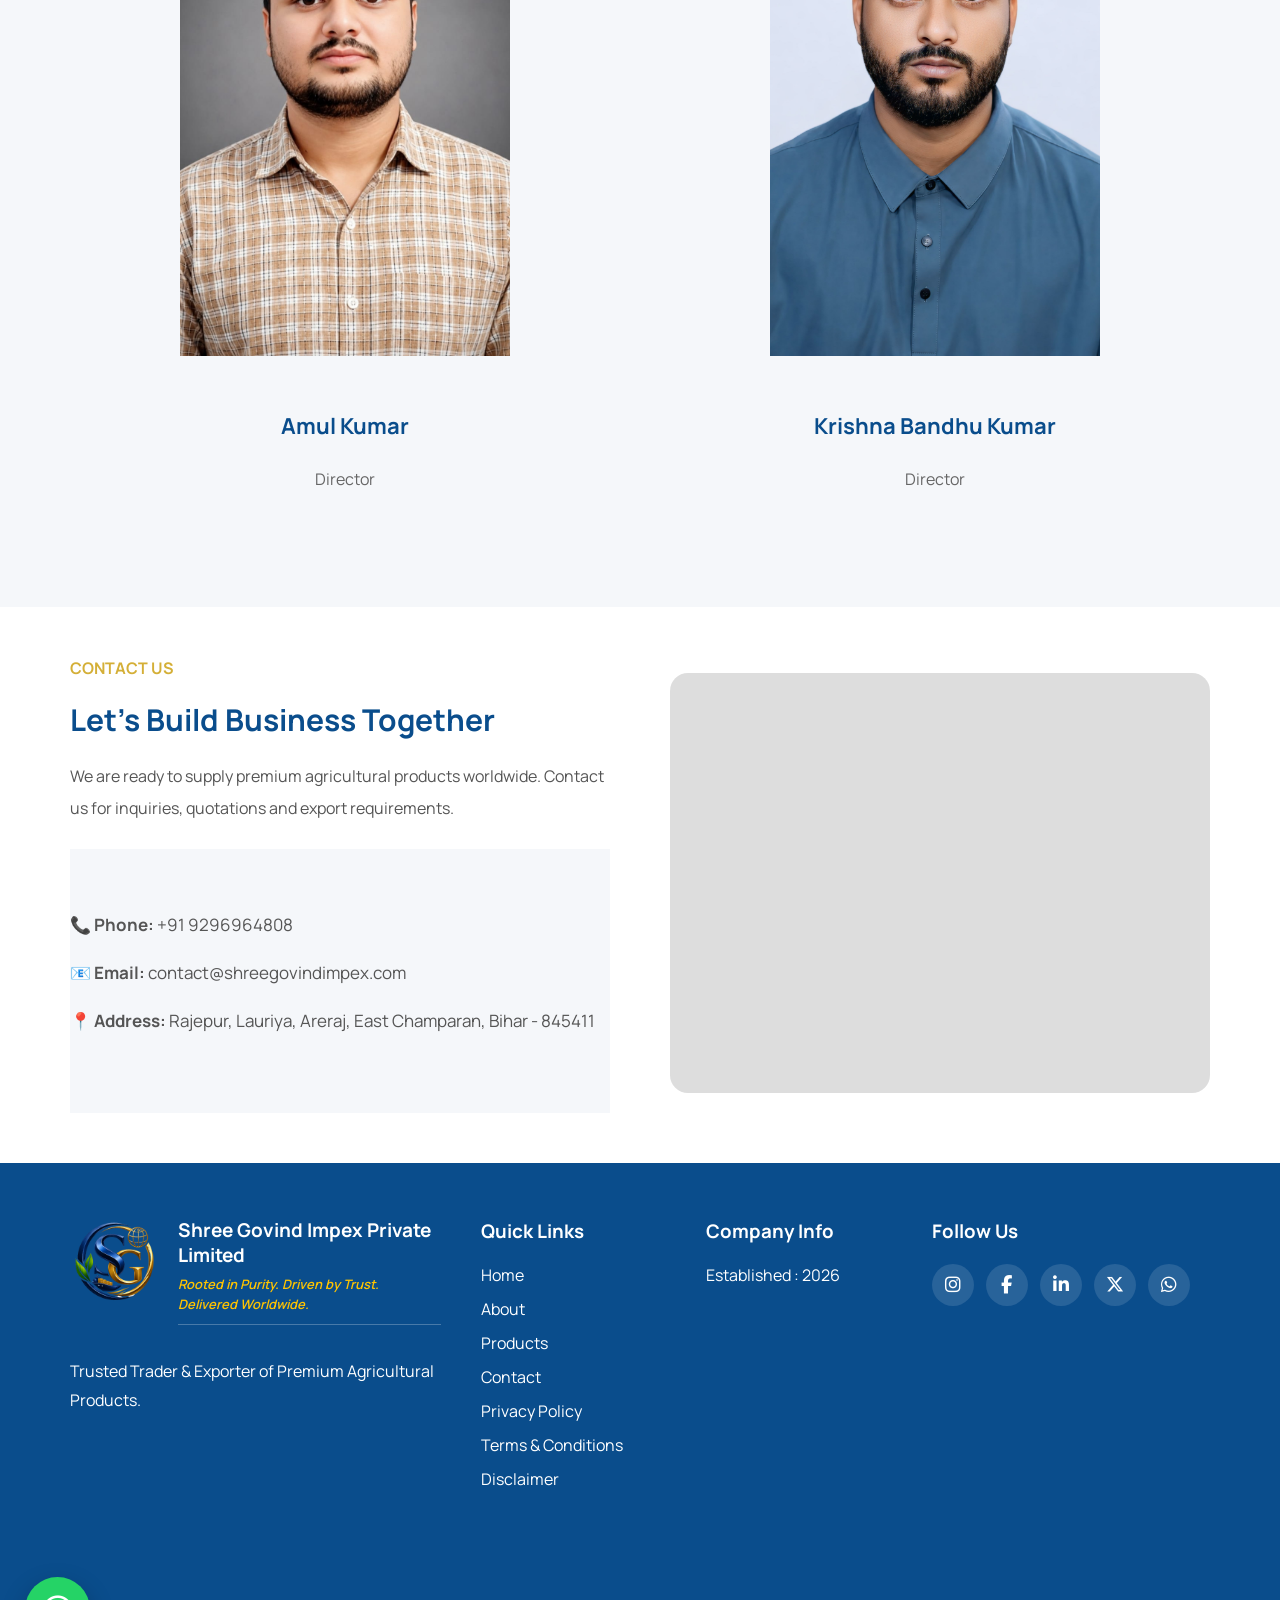
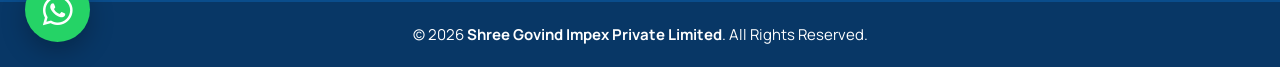
==== commit 8bb48fe4: "Update index.html" ====
--- a/index.html
+++ b/index.html
@@ -56,7 +56,11 @@
 
   <meta name="author" content="Shree Govind Impex Private Limited">
 
-  <link rel="icon" href="images/logo.png" type="image/png">
+  <!-- <link rel="icon" href="images/logo.png" type="image/png"> -->
+
+  <link rel="icon" href="/favicon.ico" sizes="any">
+  <link rel="icon" type="image/png" sizes="32x32" href="/images/logo.png">
+  <link rel="apple-touch-icon" href="/images/logo.png">
 
   <!-- Google Fonts -->
 
